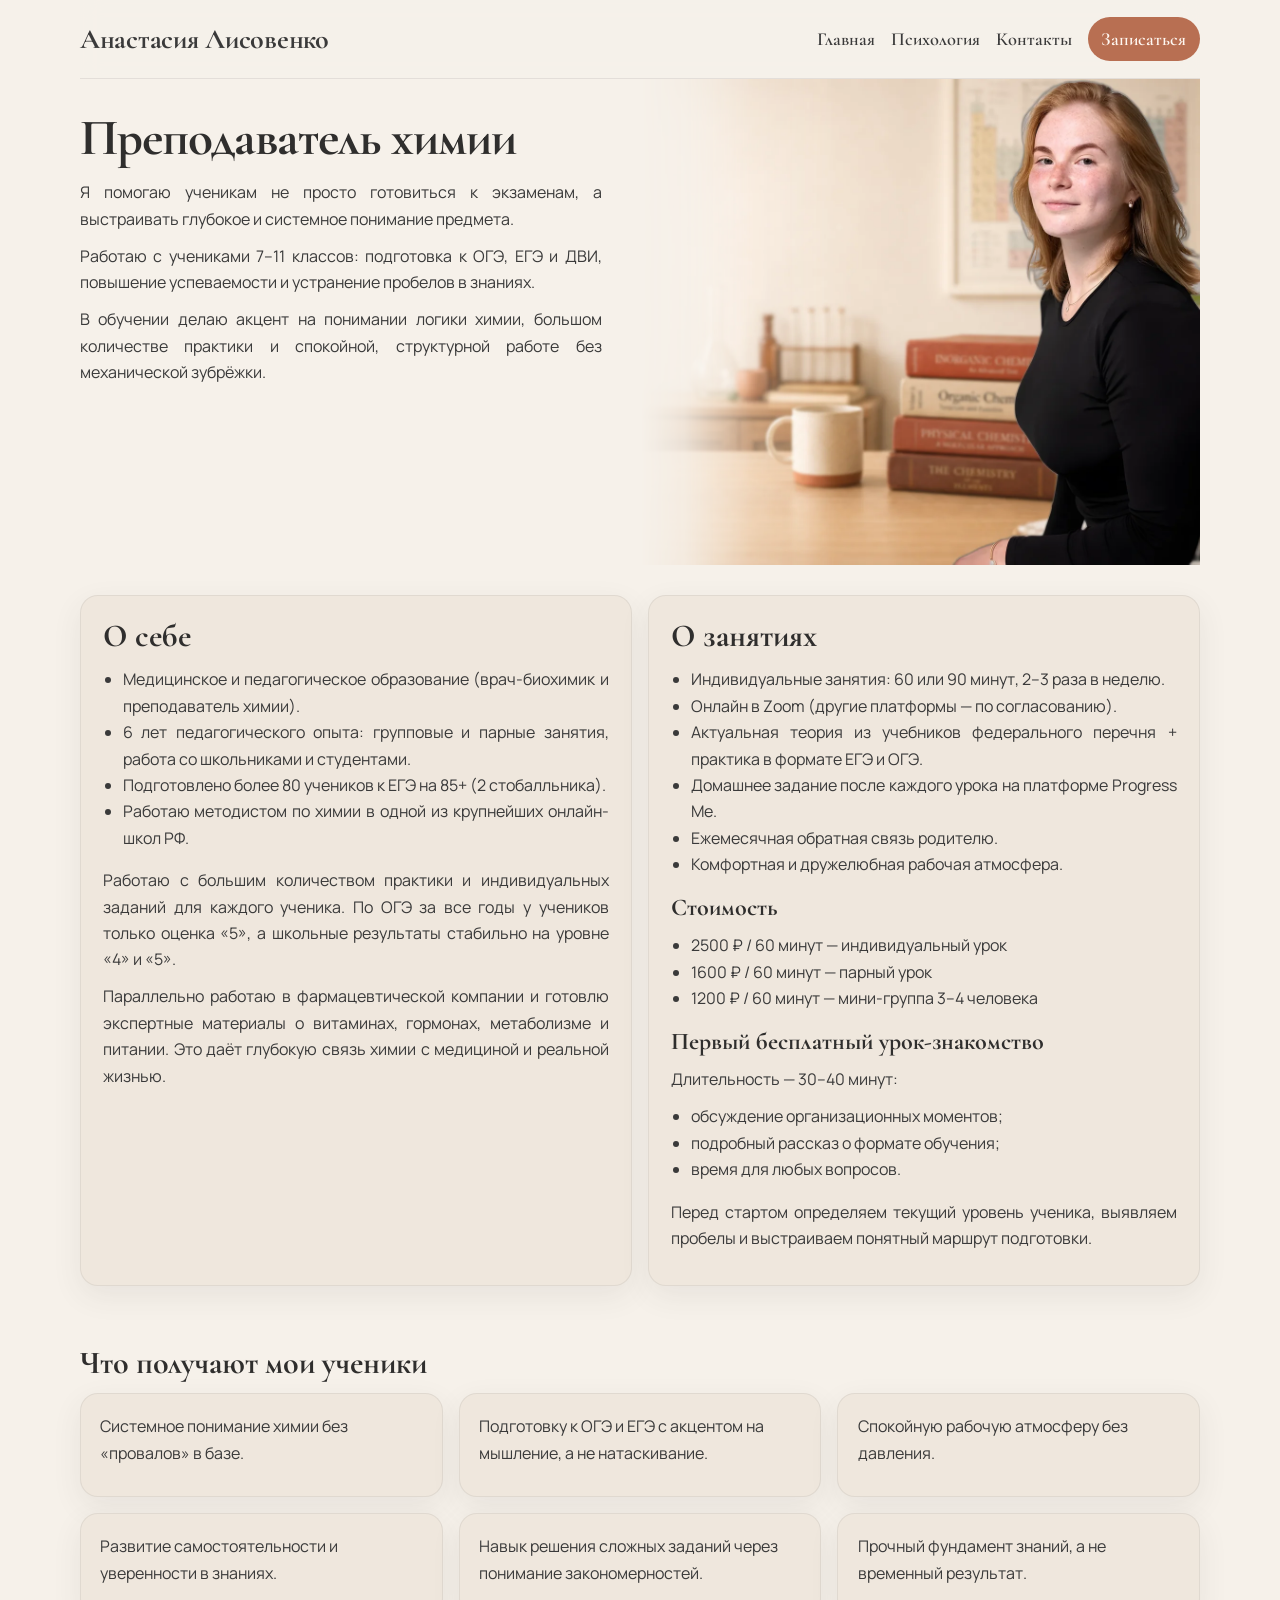
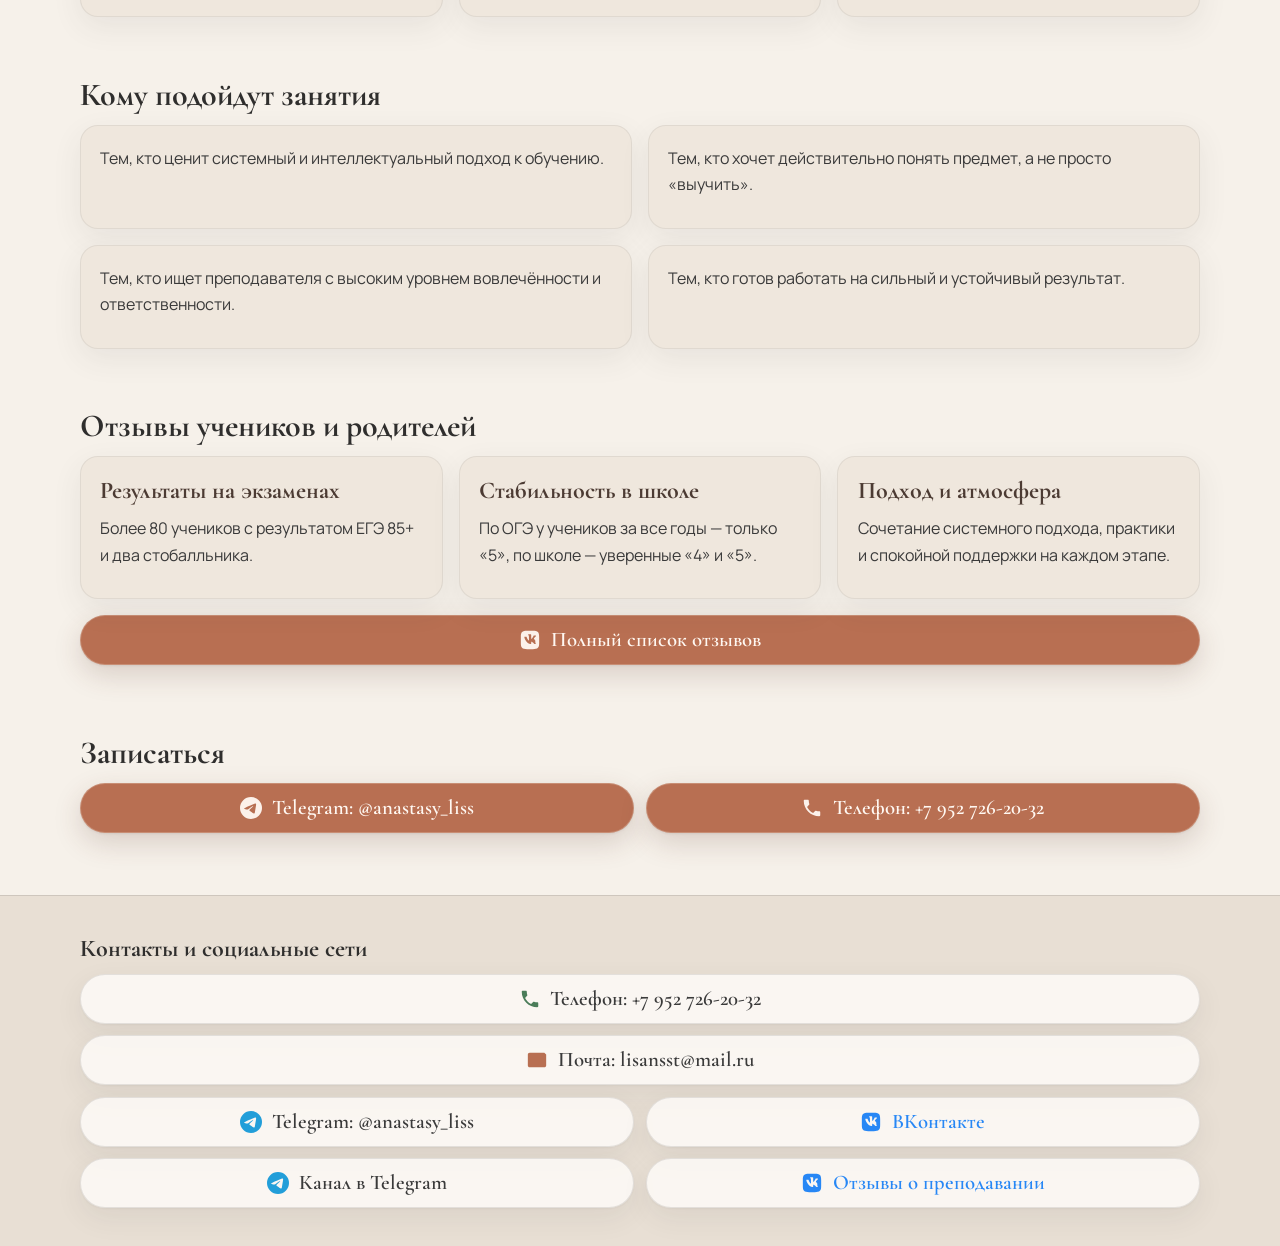
==== chemistry.html @ f42d4488 "Фикс темной темы - всегда только светлая" ====
<!doctype html>
<html lang="ru">

<head>
  <meta charset="UTF-8" />
  <meta name="viewport" content="width=device-width, initial-scale=1.0, viewport-fit=cover" />
  <title>Преподавание химии | Анастасия Лисовенко</title>
  <meta name="description" content="Индивидуальная подготовка к ОГЭ, ЕГЭ и ДВИ по химии для учеников 7–11 классов. Системное понимание предмета, устранение пробелов, уверенность на экзамене." />
  <meta name="color-scheme" content="light" />
  <meta name="theme-color" content="#F6F1EA" />
  <link rel="icon" type="image/x-icon" href="./favicon.ico" />
  <link rel="icon" type="image/png" sizes="512x512" href="./img/icon.png" />
  <link rel="apple-touch-icon" sizes="180x180" href="./apple-touch-icon.png" />
  <link rel="canonical" href="https://lisovenko.netlify.app/chemistry.html" />
  <meta property="og:type" content="website" />
  <meta property="og:url" content="https://lisovenko.netlify.app/chemistry.html" />
  <meta property="og:locale" content="ru_RU" />
  <meta property="og:title" content="Преподавание химии | Анастасия Лисовенко" />
  <meta property="og:description" content="Подготовка к ОГЭ, ЕГЭ, ДВИ и системное изучение химии с индивидуальным подходом." />
  <meta property="og:image" content="https://lisovenko.netlify.app/img/preview/chemistry.jpg" />
  <meta property="og:image:width" content="1200" />
  <meta property="og:image:height" content="630" />
  <meta property="og:image:alt" content="Преподавание химии — Анастасия Лисовенко" />
  <meta name="twitter:card" content="summary_large_image" />
  <meta name="twitter:title" content="Преподавание химии | Анастасия Лисовенко" />
  <meta name="twitter:description" content="Подготовка к ОГЭ, ЕГЭ, ДВИ и системное изучение химии с индивидуальным подходом." />
  <meta name="twitter:image" content="https://lisovenko.netlify.app/img/preview/chemistry.jpg" />
  <link rel="preload" as="font" type="font/woff2" href="./fonts/cormorant-garamond-cyrillic.woff2" crossorigin />
  <link rel="preload" as="font" type="font/woff2" href="./fonts/manrope-cyrillic.woff2" crossorigin />
  <link rel="stylesheet" href="./styles.css" />
</head>

<body>
  <a class="skip-link" href="#main-content">Перейти к основному содержанию</a>
  <header class="site-header container">
    <a class="brand" href="./index.html">Анастасия Лисовенко</a>
    <button class="nav-toggle" aria-label="Открыть меню" aria-expanded="false" aria-controls="header-nav">
      <span class="nav-toggle-bar"></span>
      <span class="nav-toggle-bar"></span>
      <span class="nav-toggle-bar"></span>
    </button>
    <nav class="header-nav" id="header-nav" aria-label="Основная навигация">
      <a href="./index.html">Главная</a>
      <a href="./psychology.html">Психология</a>
      <a href="#contacts">Контакты</a>
      <a class="header-cta" href="#signup">Записаться</a>
    </nav>
  </header>

  <main id="main-content">
    <div class="chem-hero-band">
      <div class="container">
        <section class="section section--narrow chem-hero">
          <picture class="hero-avatar-wrap">
            <source srcset="./img/chem-avatar.webp" type="image/webp" />
            <img class="hero-avatar" src="./img/chem-avatar.png" alt="Анастасия Лисовенко" width="120" height="120" />
          </picture>
          <h1>Преподаватель химии</h1>
          <p>
            Я помогаю ученикам не просто готовиться к экзаменам, а выстраивать глубокое и системное понимание предмета.
          </p>
          <p>
            Работаю с учениками 7–11 классов: подготовка к ОГЭ, ЕГЭ и ДВИ, повышение успеваемости и устранение пробелов в знаниях.
          </p>
          <p>
            В обучении делаю акцент на понимании логики химии, большом количестве практики и спокойной, структурной работе без механической зубрёжки.
          </p>
        </section>
      </div>
    </div>

    <div class="container">
      <section class="section">
        <div class="cards-grid cards-grid--two">
          <article class="card card--full">
            <h2>О себе</h2>
            <ul>
              <li>
                Медицинское и педагогическое образование (врач-биохимик и преподаватель
                химии).
              </li>
              <li>
                6 лет педагогического опыта: групповые и парные занятия, работа со
                школьниками и студентами.
              </li>
              <li>Подготовлено более 80 учеников к ЕГЭ на 85+ (2 стобалльника).</li>
              <li>
                Работаю методистом по химии в одной из крупнейших онлайн-школ РФ.
              </li>
            </ul>
            <p>
              Работаю с большим количеством практики и индивидуальных заданий для
              каждого ученика. По ОГЭ за все годы у учеников только оценка «5», а
              школьные результаты стабильно на уровне «4» и «5».
            </p>
            <p>
              Параллельно работаю в фармацевтической компании и готовлю экспертные
              материалы о витаминах, гормонах, метаболизме и питании. Это даёт
              глубокую связь химии с медициной и реальной жизнью.
            </p>
          </article>

          <article class="card card--full">
            <h2>О занятиях</h2>
            <ul>
              <li>Индивидуальные занятия: 60 или 90 минут, 2–3 раза в неделю.</li>
              <li>Онлайн в Zoom (другие платформы — по согласованию).</li>
              <li>
                Актуальная теория из учебников федерального перечня + практика в
                формате ЕГЭ и ОГЭ.
              </li>
              <li>
                Домашнее задание после каждого урока на платформе Progress Me.
              </li>
              <li>Ежемесячная обратная связь родителю.</li>
              <li>Комфортная и дружелюбная рабочая атмосфера.</li>
            </ul>

            <h3>Стоимость</h3>
            <ul>
              <li>2500 ₽ / 60 минут — индивидуальный урок</li>
              <li>1600 ₽ / 60 минут — парный урок</li>
              <li>1200 ₽ / 60 минут — мини-группа 3–4 человека</li>
            </ul>

            <h3>Первый бесплатный урок-знакомство</h3>
            <p>Длительность — 30–40 минут:</p>
            <ul>
              <li>обсуждение организационных моментов;</li>
              <li>подробный рассказ о формате обучения;</li>
              <li>время для любых вопросов.</li>
            </ul>
            <p>
              Перед стартом определяем текущий уровень ученика, выявляем пробелы и
              выстраиваем понятный маршрут подготовки.
            </p>
          </article>
        </div>
      </section>

      <section class="section">
        <h2>Что получают мои ученики</h2>
        <div class="cards-grid cards-grid--three">
          <article class="card">
            <p>Системное понимание химии без «провалов» в базе.</p>
          </article>
          <article class="card">
            <p>Подготовку к ОГЭ и ЕГЭ с акцентом на мышление, а не натаскивание.</p>
          </article>
          <article class="card">
            <p>Спокойную рабочую атмосферу без давления.</p>
          </article>
          <article class="card">
            <p>Развитие самостоятельности и уверенности в знаниях.</p>
          </article>
          <article class="card">
            <p>Навык решения сложных заданий через понимание закономерностей.</p>
          </article>
          <article class="card">
            <p>Прочный фундамент знаний, а не временный результат.</p>
          </article>
        </div>
      </section>

      <section class="section">
        <h2>Кому подойдут занятия</h2>
        <div class="cards-grid cards-grid--two">
          <article class="card">
            <p>Тем, кто ценит системный и интеллектуальный подход к обучению.</p>
          </article>
          <article class="card">
            <p>Тем, кто хочет действительно понять предмет, а не просто «выучить».</p>
          </article>
          <article class="card">
            <p>
              Тем, кто ищет преподавателя с высоким уровнем вовлечённости и
              ответственности.
            </p>
          </article>
          <article class="card">
            <p>Тем, кто готов работать на сильный и устойчивый результат.</p>
          </article>
        </div>
      </section>

      <section class="section">
        <h2>Отзывы учеников и родителей</h2>
        <div class="cards-grid cards-grid--three">
          <article class="card review-card">
            <h3>Результаты на экзаменах</h3>
            <p>Более 80 учеников с результатом ЕГЭ 85+ и два стобалльника.</p>
          </article>
          <article class="card review-card">
            <h3>Стабильность в школе</h3>
            <p>
              По ОГЭ у учеников за все годы — только «5», по школе — уверенные «4» и
              «5».
            </p>
          </article>
          <article class="card review-card">
            <h3>Подход и атмосфера</h3>
            <p>
              Сочетание системного подхода, практики и спокойной поддержки на каждом
              этапе.
            </p>
          </article>
        </div>
        <p class="section-note">
          <a class="signup-action-btn signup-action-btn--inline" href="https://vk.com/topic-217489056_48950929"
            target="_blank" rel="noopener noreferrer">
            <svg class="signup-action-icon" width="22" height="22" viewBox="0 0 24 24" aria-hidden="true">
              <path fill="currentColor"
                d="M15.07 2H8.93C3.33 2 2 3.33 2 8.93v6.14C2 20.67 3.33 22 8.93 22h6.14c5.6 0 6.93-1.33 6.93-6.93V8.93C22 3.33 20.67 2 15.07 2zm3.28 14.27h-1.46c-.55 0-.72-.44-1.71-1.45-.86-.8-1.24-.91-1.46-.91-.3 0-.39.08-.39.47v1.32c0 .33-.11.53-1 .53-1.48 0-3.11-.89-4.27-2.55-1.74-2.46-2.22-4.31-2.22-4.69 0-.21.08-.41.47-.41h1.46c.35 0 .48.16.62.54.66 1.87 1.77 3.52 2.22 3.52.17 0 .25-.08.25-.54V8.35c-.04-1.54-.93-1.67-.88-2.22.02-.19.15-.36.47-.36h2.31c.39 0 .53.21.53.73v3.6c0 .39.17.53.28.53.17 0 .32-.1.64-.4 1-1.12 1.71-2.85 1.71-2.85.1-.26.27-.37.71-.37h1.46c.49 0 .6.26.49.62-.12.36-.93 1.06-1.96 2.21-.25.26-.37.39-.37.58 0 .17.1.32.44.67.93.98 1.31 1.89 1.31 2.25 0 .12-.03.23-.47.23z" />
            </svg>
            <span>Полный список отзывов</span>
          </a>
        </p>
      </section>

      <section class="section" id="signup">
        <h2>Записаться</h2>
        <div class="signup-actions">
          <a class="signup-action-btn" href="https://t.me/anastasy_liss" target="_blank" rel="noopener noreferrer">
            <svg class="signup-action-icon" width="22" height="22" viewBox="0 0 24 24" aria-hidden="true">
              <path fill="currentColor"
                d="M11.944 0A12 12 0 0 0 0 12a12 12 0 0 0 12 12 12 12 0 0 0 12-12A12 12 0 0 0 12 0a12 12 0 0 0-.056 0zm4.962 7.224c.1-.002.321.023.465.14a.506.506 0 0 1 .171.325c.016.093.036.306.02.472-.18 1.898-.962 6.502-1.36 8.627-.168.9-.499 1.201-.82 1.23-.696.065-1.225-.461-1.9-.902-1.056-.693-1.653-1.124-2.678-1.8-1.185-.776-.417-1.21.258-1.91.177-.184 3.247-2.977 3.307-3.23.007-.032.014-.15-.056-.212s-.174-.041-.249-.024c-.106.024-1.793 1.14-5.061 3.345-.48.33-.913.49-1.302.48-.428-.008-1.252-.241-1.865-.44-.752-.245-1.349-.374-1.297-.789.027-.216.325-.437.893-.663 3.498-1.524 5.83-2.529 6.998-3.014 3.332-1.386 4.025-1.627 4.476-1.635z" />
            </svg>
            <span>Telegram: @anastasy_liss</span>
          </a>
          <a class="signup-action-btn" href="tel:+79527262032">
            <svg class="signup-action-icon" width="22" height="22" viewBox="0 0 24 24" aria-hidden="true">
              <path fill="currentColor"
                d="M6.62 10.79c1.44 2.83 3.76 5.14 6.59 6.59l2.2-2.2c.27-.27.67-.36 1.02-.24 1.12.37 2.33.57 3.57.57.55 0 1 .45 1 1V20c0 .55-.45 1-1 1-9.39 0-17-7.61-17-17 0-.55.45-1 1-1h3.5c.55 0 1 .45 1 1 0 1.25.2 2.45.57 3.57.11.35.03.74-.25 1.02l-2.2 2.21z" />
            </svg>
            <span>Телефон: +7 952 726-20-32</span>
          </a>
        </div>
      </section>
    </div>
  </main>

  <div id="contacts">
    <div id="site-footer-mount">
      <footer class="site-footer">
        <div class="container footer-inner">
          <h3>Контакты и социальные сети</h3>
          <div class="footer-contact-actions">
            <a class="footer-social-btn footer-social-btn--tel" href="tel:+79527262032">
              <svg class="footer-social-icon" width="22" height="22" viewBox="0 0 24 24" aria-hidden="true">
                <path fill="currentColor" d="M6.62 10.79c1.44 2.83 3.76 5.14 6.59 6.59l2.2-2.2c.27-.27.67-.36 1.02-.24 1.12.37 2.33.57 3.57.57.55 0 1 .45 1 1V20c0 .55-.45 1-1 1-9.39 0-17-7.61-17-17 0-.55.45-1 1-1h3.5c.55 0 1 .45 1 1 0 1.25.2 2.45.57 3.57.11.35.03.74-.25 1.02l-2.2 2.21z" />
              </svg>
              <span>Телефон: +7 952 726-20-32</span>
            </a>
            <a class="footer-social-btn footer-social-btn--mail" href="mailto:lisansst@mail.ru">
              <svg class="footer-social-icon" width="22" height="22" viewBox="0 0 24 24" aria-hidden="true">
                <path fill="currentColor" d="M20 4H4c-1.1 0-1.99.9-1.99 2L2 18c0 1.1.9 2 2 2h16c1.1 0 2-.9 2-2V6c0-1.1-.9-2-2zm-.2 4.99L12 13.5 4.47 8.99A.998.998 0 014 8V7c0-.55.45-1 1-1h14c.55 0 1 .45 1 1v1c0 .26-.11.51-.29.69z" />
              </svg>
              <span>Почта: lisansst@mail.ru</span>
            </a>
          </div>
          <div class="footer-social">
            <a class="footer-social-btn footer-social-btn--tg" href="https://t.me/anastasy_liss" target="_blank" rel="noopener noreferrer">
              <svg class="footer-social-icon" width="22" height="22" viewBox="0 0 24 24" aria-hidden="true">
                <path fill="currentColor" d="M11.944 0A12 12 0 0 0 0 12a12 12 0 0 0 12 12 12 12 0 0 0 12-12A12 12 0 0 0 12 0a12 12 0 0 0-.056 0zm4.962 7.224c.1-.002.321.023.465.14a.506.506 0 0 1 .171.325c.016.093.036.306.02.472-.18 1.898-.962 6.502-1.36 8.627-.168.9-.499 1.201-.82 1.23-.696.065-1.225-.461-1.9-.902-1.056-.693-1.653-1.124-2.678-1.8-1.185-.776-.417-1.21.258-1.91.177-.184 3.247-2.977 3.307-3.23.007-.032.014-.15-.056-.212s-.174-.041-.249-.024c-.106.024-1.793 1.14-5.061 3.345-.48.33-.913.49-1.302.48-.428-.008-1.252-.241-1.865-.44-.752-.245-1.349-.374-1.297-.789.027-.216.325-.437.893-.663 3.498-1.524 5.83-2.529 6.998-3.014 3.332-1.386 4.025-1.627 4.476-1.635z" />
              </svg>
              <span>Telegram: @anastasy_liss</span>
            </a>
            <a class="footer-social-btn footer-social-btn--vk" href="https://vk.com/anastasy_him" target="_blank" rel="noopener noreferrer">
              <svg class="footer-social-icon" width="22" height="22" viewBox="0 0 24 24" aria-hidden="true">
                <path fill="currentColor" d="M15.07 2H8.93C3.33 2 2 3.33 2 8.93v6.14C2 20.67 3.33 22 8.93 22h6.14c5.6 0 6.93-1.33 6.93-6.93V8.93C22 3.33 20.67 2 15.07 2zm3.28 14.27h-1.46c-.55 0-.72-.44-1.71-1.45-.86-.8-1.24-.91-1.46-.91-.3 0-.39.08-.39.47v1.32c0 .33-.11.53-1 .53-1.48 0-3.11-.89-4.27-2.55-1.74-2.46-2.22-4.31-2.22-4.69 0-.21.08-.41.47-.41h1.46c.35 0 .48.16.62.54.66 1.87 1.77 3.52 2.22 3.52.17 0 .25-.08.25-.54V8.35c-.04-1.54-.93-1.67-.88-2.22.02-.19.15-.36.47-.36h2.31c.39 0 .53.21.53.73v3.6c0 .39.17.53.28.53.17 0 .32-.1.64-.4 1-1.12 1.71-2.85 1.71-2.85.1-.26.27-.37.71-.37h1.46c.49 0 .6.26.49.62-.12.36-.93 1.06-1.96 2.21-.25.26-.37.39-.37.58 0 .17.1.32.44.67.93.98 1.31 1.89 1.31 2.25 0 .12-.03.23-.47.23z" />
              </svg>
              <span>ВКонтакте</span>
            </a>
            <a class="footer-social-btn footer-social-btn--tg" href="https://t.me/anastasy_lis" target="_blank" rel="noopener noreferrer">
              <svg class="footer-social-icon" width="22" height="22" viewBox="0 0 24 24" aria-hidden="true">
                <path fill="currentColor" d="M11.944 0A12 12 0 0 0 0 12a12 12 0 0 0 12 12 12 12 0 0 0 12-12A12 12 0 0 0 12 0a12 12 0 0 0-.056 0zm4.962 7.224c.1-.002.321.023.465.14a.506.506 0 0 1 .171.325c.016.093.036.306.02.472-.18 1.898-.962 6.502-1.36 8.627-.168.9-.499 1.201-.82 1.23-.696.065-1.225-.461-1.9-.902-1.056-.693-1.653-1.124-2.678-1.8-1.185-.776-.417-1.21.258-1.91.177-.184 3.247-2.977 3.307-3.23.007-.032.014-.15-.056-.212s-.174-.041-.249-.024c-.106.024-1.793 1.14-5.061 3.345-.48.33-.913.49-1.302.48-.428-.008-1.252-.241-1.865-.44-.752-.245-1.349-.374-1.297-.789.027-.216.325-.437.893-.663 3.498-1.524 5.83-2.529 6.998-3.014 3.332-1.386 4.025-1.627 4.476-1.635z" />
              </svg>
              <span>Канал в Telegram</span>
            </a>
            <a class="footer-social-btn footer-social-btn--reviews" href="https://vk.com/topic-217489056_48950929" target="_blank" rel="noopener noreferrer">
              <svg class="footer-social-icon" width="22" height="22" viewBox="0 0 24 24" aria-hidden="true">
                <path fill="currentColor" d="M15.07 2H8.93C3.33 2 2 3.33 2 8.93v6.14C2 20.67 3.33 22 8.93 22h6.14c5.6 0 6.93-1.33 6.93-6.93V8.93C22 3.33 20.67 2 15.07 2zm3.28 14.27h-1.46c-.55 0-.72-.44-1.71-1.45-.86-.8-1.24-.91-1.46-.91-.3 0-.39.08-.39.47v1.32c0 .33-.11.53-1 .53-1.48 0-3.11-.89-4.27-2.55-1.74-2.46-2.22-4.31-2.22-4.69 0-.21.08-.41.47-.41h1.46c.35 0 .48.16.62.54.66 1.87 1.77 3.52 2.22 3.52.17 0 .25-.08.25-.54V8.35c-.04-1.54-.93-1.67-.88-2.22.02-.19.15-.36.47-.36h2.31c.39 0 .53.21.53.73v3.6c0 .39.17.53.28.53.17 0 .32-.1.64-.4 1-1.12 1.71-2.85 1.71-2.85.1-.26.27-.37.71-.37h1.46c.49 0 .6.26.49.62-.12.36-.93 1.06-1.96 2.21-.25.26-.37.39-.37.58 0 .17.1.32.44.67.93.98 1.31 1.89 1.31 2.25 0 .12-.03.23-.47.23z" />
              </svg>
              <span>Отзывы о преподавании</span>
            </a>
          </div>
        </div>
      </footer>
    </div>
  </div>
  <script src="./script.js"></script>
</body>

</html>
---- styles.css ----
/* ─── Self-hosted fonts ─── */

/* Cormorant Garamond */
@font-face {
  font-family: 'Cormorant Garamond';
  font-style: normal;
  font-weight: 400 700;
  font-display: swap;
  src: url('./fonts/cormorant-garamond-cyrillic-ext.woff2') format('woff2');
  unicode-range: U+0460-052F, U+1C80-1C8A, U+20B4, U+2DE0-2DFF, U+A640-A69F, U+FE2E-FE2F;
}
@font-face {
  font-family: 'Cormorant Garamond';
  font-style: normal;
  font-weight: 400 700;
  font-display: swap;
  src: url('./fonts/cormorant-garamond-cyrillic.woff2') format('woff2');
  unicode-range: U+0301, U+0400-045F, U+0490-0491, U+04B0-04B1, U+2116;
}
@font-face {
  font-family: 'Cormorant Garamond';
  font-style: normal;
  font-weight: 400 700;
  font-display: swap;
  src: url('./fonts/cormorant-garamond-vietnamese.woff2') format('woff2');
  unicode-range: U+0102-0103, U+0110-0111, U+0128-0129, U+0168-0169, U+01A0-01A1, U+01AF-01B0, U+0300-0301, U+0303-0304, U+0308-0309, U+0323, U+0329, U+1EA0-1EF9, U+20AB;
}
@font-face {
  font-family: 'Cormorant Garamond';
  font-style: normal;
  font-weight: 400 700;
  font-display: swap;
  src: url('./fonts/cormorant-garamond-latin-ext.woff2') format('woff2');
  unicode-range: U+0100-02BA, U+02BD-02C5, U+02C7-02CC, U+02CE-02D7, U+02DD-02FF, U+0304, U+0308, U+0329, U+1D00-1DBF, U+1E00-1E9F, U+1EF2-1EFF, U+2020, U+20A0-20AB, U+20AD-20C0, U+2113, U+2C60-2C7F, U+A720-A7FF;
}
@font-face {
  font-family: 'Cormorant Garamond';
  font-style: normal;
  font-weight: 400 700;
  font-display: swap;
  src: url('./fonts/cormorant-garamond-latin.woff2') format('woff2');
  unicode-range: U+0000-00FF, U+0131, U+0152-0153, U+02BB-02BC, U+02C6, U+02DA, U+02DC, U+0304, U+0308, U+0329, U+2000-206F, U+20AC, U+2122, U+2191, U+2193, U+2212, U+2215, U+FEFF, U+FFFD;
}

/* Manrope */
@font-face {
  font-family: 'Manrope';
  font-style: normal;
  font-weight: 400 700;
  font-display: swap;
  src: url('./fonts/manrope-cyrillic-ext.woff2') format('woff2');
  unicode-range: U+0460-052F, U+1C80-1C8A, U+20B4, U+2DE0-2DFF, U+A640-A69F, U+FE2E-FE2F;
}
@font-face {
  font-family: 'Manrope';
  font-style: normal;
  font-weight: 400 700;
  font-display: swap;
  src: url('./fonts/manrope-cyrillic.woff2') format('woff2');
  unicode-range: U+0301, U+0400-045F, U+0490-0491, U+04B0-04B1, U+2116;
}
@font-face {
  font-family: 'Manrope';
  font-style: normal;
  font-weight: 400 700;
  font-display: swap;
  src: url('./fonts/manrope-greek.woff2') format('woff2');
  unicode-range: U+0370-0377, U+037A-037F, U+0384-038A, U+038C, U+038E-03A1, U+03A3-03FF;
}
@font-face {
  font-family: 'Manrope';
  font-style: normal;
  font-weight: 400 700;
  font-display: swap;
  src: url('./fonts/manrope-vietnamese.woff2') format('woff2');
  unicode-range: U+0102-0103, U+0110-0111, U+0128-0129, U+0168-0169, U+01A0-01A1, U+01AF-01B0, U+0300-0301, U+0303-0304, U+0308-0309, U+0323, U+0329, U+1EA0-1EF9, U+20AB;
}
@font-face {
  font-family: 'Manrope';
  font-style: normal;
  font-weight: 400 700;
  font-display: swap;
  src: url('./fonts/manrope-latin-ext.woff2') format('woff2');
  unicode-range: U+0100-02BA, U+02BD-02C5, U+02C7-02CC, U+02CE-02D7, U+02DD-02FF, U+0304, U+0308, U+0329, U+1D00-1DBF, U+1E00-1E9F, U+1EF2-1EFF, U+2020, U+20A0-20AB, U+20AD-20C0, U+2113, U+2C60-2C7F, U+A720-A7FF;
}
@font-face {
  font-family: 'Manrope';
  font-style: normal;
  font-weight: 400 700;
  font-display: swap;
  src: url('./fonts/manrope-latin.woff2') format('woff2');
  unicode-range: U+0000-00FF, U+0131, U+0152-0153, U+02BB-02BC, U+02C6, U+02DA, U+02DC, U+0304, U+0308, U+0329, U+2000-206F, U+20AC, U+2122, U+2191, U+2193, U+2212, U+2215, U+FEFF, U+FFFD;
}

:root {
  color-scheme: light;
  --bg-main: #f6f1ea;
  --bg-card: #efe7dd;
  --text-main: #3a3a3a;
  --text-secondary: #6e6a66;
  --accent-terracotta: #b86f52;
  --radius: 18px;
  --shadow: 0 10px 30px rgba(58, 58, 58, 0.08);
}

*,
*::before,
*::after {
  box-sizing: border-box;
}

html {
  scroll-behavior: smooth;
  -webkit-text-size-adjust: 100%;
  text-size-adjust: 100%;
  tab-size: 4;
}

::selection {
  background-color: #e8cfc0;
  color: #3a3a3a;
}

body {
  margin: 0;
  background: var(--bg-main);
  color: var(--text-main);
  font-family: "Manrope", Arial, sans-serif;
  font-size: clamp(16px, 1.1vw, 18px);
  line-height: 1.65;
}

.visually-hidden {
  position: absolute;
  width: 1px;
  height: 1px;
  padding: 0;
  margin: -1px;
  overflow: hidden;
  clip: rect(0, 0, 0, 0);
  white-space: nowrap;
  border-width: 0;
}

.skip-link {
  position: absolute;
  left: 1rem;
  top: -100px;
  z-index: 100;
  padding: 0.55rem 0.9rem;
  border-radius: 12px;
  color: #fff8f2;
  background: var(--accent-terracotta);
  transition: top 0.2s ease;
}

.skip-link:focus {
  top: 0.8rem;
}

/* ─── Minimal normalize ─── */

b,
strong {
  font-weight: bolder;
}

small {
  font-size: 80%;
}

sub,
sup {
  font-size: 75%;
  line-height: 0;
  position: relative;
  vertical-align: baseline;
}

sub {
  bottom: -0.25em;
}

sup {
  top: -0.5em;
}

abbr[title] {
  text-decoration: underline dotted;
  cursor: help;
}

code,
kbd,
samp,
pre {
  font-family: ui-monospace, SFMono-Regular, Consolas, "Courier New", monospace;
  font-size: 1em;
}

hr {
  height: 0;
  color: inherit;
  border-top-width: 1px;
  margin: 0;
}

table {
  border-collapse: collapse;
  border-spacing: 0;
}

button,
input,
optgroup,
select,
textarea {
  font-family: inherit;
  font-size: 100%;
  line-height: inherit;
  color: inherit;
  margin: 0;
}

button,
select {
  text-transform: none;
}

button,
[type="button"],
[type="reset"],
[type="submit"] {
  -webkit-appearance: button;
  appearance: button;
  cursor: pointer;
  background-color: transparent;
  background-image: none;
}

::-moz-focus-inner {
  padding: 0;
  border-style: none;
}

textarea {
  resize: vertical;
}

[type="search"] {
  appearance: textfield;
  -webkit-appearance: textfield;
  outline-offset: -2px;
}

::-webkit-search-decoration {
  -webkit-appearance: none;
}

fieldset {
  margin: 0;
  padding: 0;
  border: 0;
}

legend {
  padding: 0;
}

progress {
  vertical-align: baseline;
}

[hidden] {
  display: none;
}

/* ─── End normalize ─── */

img {
  max-width: 100%;
  display: block;
}

a {
  color: var(--accent-terracotta);
  text-decoration: none;
}

a:hover {
  text-decoration: underline;
}

h1,
h2,
h3 {
  margin-top: 0;
  margin-bottom: 0.7rem;
  font-family: "Cormorant Garamond", Georgia, serif;
  line-height: 1.15;
  color: #2f2e2d;
}

h1 {
  font-size: clamp(2.2rem, 4vw, 3.2rem);
  letter-spacing: -0.02em;
}

h2 {
  font-size: clamp(1.6rem, 2.5vw, 2.2rem);
}

h3 {
  font-size: clamp(1.2rem, 2vw, 1.5rem);
}

p {
  margin-top: 0;
  margin-bottom: 0.67rem;
}

ul,
ol {
  margin-top: 0;
  margin-bottom: 1rem;
  padding-left: 1.2rem;
}

.container {
  width: min(1120px, calc(100% - 2.5rem));
  margin-inline: auto;
}

.site-header {
  position: sticky;
  top: 0;
  z-index: 20;
  display: flex;
  align-items: center;
  justify-content: space-between;
  gap: 1rem;
  padding: 1rem 0;
  padding-left: env(safe-area-inset-left, 0);
  padding-right: env(safe-area-inset-right, 0);
  backdrop-filter: blur(10px);
  background: rgba(246, 241, 234, 0.9);
  border-bottom: 1px solid rgba(58, 58, 58, 0.1);
}

.brand {
  font-family: "Cormorant Garamond", Georgia, serif;
  font-size: clamp(1.4rem, 2.2vw, 1.75rem);
  font-weight: 700;
  letter-spacing: -0.01em;
  color: var(--text-main);
}

.header-nav {
  display: flex;
  flex-wrap: wrap;
  gap: 1rem;
  align-items: center;
}

.header-nav a {
  display: inline-flex;
  align-items: center;
  color: var(--text-main);
  font-family: "Cormorant Garamond", Georgia, serif;
  font-size: clamp(1rem, 1.5vw, 1.15rem);
  font-weight: 600;
  min-height: 44px;
}

.brand:focus-visible,
.header-nav a:focus-visible {
  outline: 2px solid var(--accent-terracotta);
  outline-offset: 3px;
  border-radius: 4px;
  text-decoration: none;
}

.header-nav .header-cta {
  color: #fff8f2;
  background: var(--accent-terracotta);
  border-radius: 999px;
  padding: 0.4rem 0.85rem;
}

.header-nav .header-cta:hover {
  background: #a86349;
  text-decoration: none;
}

/* Аватар в hero — скрыт на десктопе, показывается на мобильных */
.hero-avatar-wrap {
  display: none;
}

/* Hamburger button — скрыт на десктопе */
.nav-toggle {
  display: none;
  flex-direction: column;
  justify-content: center;
  gap: 5px;
  width: 44px;
  height: 44px;
  background: none;
  border: none;
  cursor: pointer;
  padding: 11px;
  border-radius: 8px;
  flex-shrink: 0;
  color: var(--text-main);
}

.nav-toggle:focus-visible {
  outline: 2px solid var(--accent-terracotta);
  outline-offset: 2px;
}

.nav-toggle-bar {
  display: block;
  width: 22px;
  height: 2px;
  background: currentColor;
  border-radius: 2px;
  transition: transform 0.22s ease, opacity 0.22s ease;
  transform-origin: center;
}

.nav-toggle[aria-expanded="true"] .nav-toggle-bar:nth-child(1) {
  transform: translateY(7px) rotate(45deg);
}
.nav-toggle[aria-expanded="true"] .nav-toggle-bar:nth-child(2) {
  opacity: 0;
  transform: scaleX(0);
}
.nav-toggle[aria-expanded="true"] .nav-toggle-bar:nth-child(3) {
  transform: translateY(-7px) rotate(-45deg);
}


.section {
  padding: 1.87rem 0;
}

.section--narrow {
  max-width: 850px;
}

/* index.html: шапка — фото слева, текст справа (зеркально к химии/психологии) */
.main-hero-band > .container {
  position: relative;
  overflow: hidden;
  min-height: clamp(380px, 54vh, 620px);
  background-color: #f6f1ea;
}

.main-hero-band > .container::after {
  content: "";
  position: absolute;
  top: 0;
  left: 0;
  bottom: 0;
  right: 50%;
  background-repeat: no-repeat;
  background-position: left center;
  background-size: cover;
  /* градиент зеркальный: прозрачный у центра (справа), непрозрачный у левого края */
  mask-image: linear-gradient(
    to left,
    transparent 0%,
    rgba(0, 0, 0, 0.2) 4%,
    rgba(0, 0, 0, 0.85) 8%,
    #000 13%
  );
  -webkit-mask-image: linear-gradient(
    to left,
    transparent 0%,
    rgba(0, 0, 0, 0.2) 4%,
    rgba(0, 0, 0, 0.85) 8%,
    #000 13%
  );
  pointer-events: none;
  z-index: 0;
}

.main-hero {
  position: relative;
  z-index: 1;
  margin-left: 50%;
  max-width: 50%;
  padding: 2rem 1rem 2rem clamp(1.5rem, 3vw, 2.5rem);
}

.main-hero p {
  text-align: justify;
  hyphens: auto;
}

/* chemistry.html + psychology.html: шапка в колонке .container */
.chem-hero-band > .container,
.psy-hero-band > .container {
  position: relative;
  overflow: hidden;
  min-height: clamp(380px, 54vh, 620px);
  background-color: #f6f1ea;
}

.chem-hero-band > .container::after,
.psy-hero-band > .container::after {
  content: "";
  position: absolute;
  top: 0;
  right: 0;
  bottom: 0;
  left: 50%;
  background-repeat: no-repeat;
  /* девушка в правой части кадра — якорим правый край */
  background-position: right center;
  background-size: cover;
  mask-image: linear-gradient(
    to right,
    transparent 0%,
    rgba(0, 0, 0, 0.15) 8%,
    rgba(0, 0, 0, 0.75) 20%,
    #000 35%
  );
  -webkit-mask-image: linear-gradient(
    to right,
    transparent 0%,
    rgba(0, 0, 0, 0.15) 8%,
    rgba(0, 0, 0, 0.75) 20%,
    #000 35%
  );
  pointer-events: none;
  z-index: 0;
}


.chem-hero,
.psy-hero {
  position: relative;
  z-index: 1;
}

/* текст — левая половина колонки (фото — правая половина той же колонки) */
.chem-hero.section--narrow,
.psy-hero.section--narrow {
  max-width: min(850px, 50%);
  padding-right: clamp(1.5rem, 3vw, 2.5rem);
}

.chem-hero p,
.psy-hero p {
  text-align: justify;
  hyphens: auto;
}

.section-head {
  margin-bottom: 1rem;
}

.cards-grid {
  display: grid;
  gap: 1rem;
}

.cards-grid--two {
  grid-template-columns: repeat(2, minmax(0, 1fr));
}

.cards-grid--three {
  grid-template-columns: repeat(3, minmax(0, 1fr));
}

/* «С какими состояниями можно обратиться»: одинаковая высота (константа) + по центру */
.cards-grid.cards-grid--states {
  --states-card-height: 10rem;
  align-items: stretch;
}

.cards-grid--states .card {
  box-sizing: border-box;
  height: var(--states-card-height);
  min-height: var(--states-card-height);
  max-height: var(--states-card-height);
  display: flex;
  flex-direction: column;
  align-items: center;
  justify-content: center;
  text-align: center;
  overflow-wrap: break-word;
  overflow-y: auto;
}

.cards-grid--states .card p {
  margin: 0;
  text-align: center;
}

.cards-grid--directions {
  grid-template-columns: repeat(2, minmax(0, 1fr));
}

.card {
  background: var(--bg-card);
  border-radius: var(--radius);
  padding: 1.2rem;
  border: 1px solid rgba(58, 58, 58, 0.08);
  box-shadow: var(--shadow);
}

.card--full {
  padding: 1.4rem;
}

.card .card-subheading {
  margin-top: 1.15rem;
}

.request-block h3 {
  margin-bottom: 0.75rem;
}

.request-block ul:last-child {
  margin-bottom: 0;
}

/* Горизонтальный слайдер «Как проходит наша работа» */
.process-slider-block {
  margin-top: 0.25rem;
}

.process-slider-shell {
  position: relative;
}

.process-slider-nav {
  position: absolute;
  top: 50%;
  z-index: 2;
  transform: translateY(-50%);
  width: 2.5rem;
  min-width: 44px;
  min-height: 44px;
  padding: 0;
  border: 1px solid rgba(58, 58, 58, 0.12);
  border-radius: var(--radius);
  background: rgba(255, 255, 255, 0.92);
  font-size: 1.45rem;
  line-height: 1;
  color: inherit;
  cursor: pointer;
  box-shadow: var(--shadow);
  transition: opacity 0.2s ease, background 0.2s ease;
}

.process-slider-nav--prev {
  left: 0.2rem;
}

.process-slider-nav--next {
  right: 0.2rem;
}

.process-slider-nav:hover:not(:disabled) {
  background: #fff;
}

.process-slider-nav:focus-visible {
  outline: 2px solid var(--accent-terracotta);
  outline-offset: 2px;
}

.process-slider-nav:disabled {
  opacity: 0.3;
  cursor: not-allowed;
}

.process-slider {
  display: flex;
  gap: 1rem;
  overflow-x: auto;
  overflow-y: hidden;
  scroll-snap-type: x mandatory;
  scroll-behavior: smooth;
  padding: 0.25rem 2.85rem 0.65rem;
  -webkit-overflow-scrolling: touch;
  scrollbar-width: thin;
  outline: none;
}

.process-slider.process-slider--mouse-drag {
  cursor: grab;
}

.process-slider.is-dragging {
  cursor: grabbing;
  scroll-snap-type: none;
  user-select: none;
}

.process-slider:focus-visible {
  outline: 2px solid rgba(76, 59, 51, 0.45);
  outline-offset: 2px;
}

.process-slide {
  flex: 0 0 min(28rem, calc(100% - 2.5rem));
  scroll-snap-align: start;
}

.process-slide h3 {
  text-align: center;
}

.process-slider-hint {
  margin-top: 0.45rem;
  margin-bottom: 0;
  font-size: 0.88rem;
}


.muted {
  color: var(--text-secondary);
  margin-bottom: 0.45rem;
}

.section-note {
  margin-top: 1rem;
  color: var(--text-secondary);
}

.signup-action-btn--inline {
  width: auto;
  flex: 0 0 auto;
}

/* Многострочные текстовые блоки — по ширине */
.section--narrow p,
.card--full p,
.card--full li,
.section-note {
  text-align: justify;
  text-justify: inter-word;
}

.js .reveal-item {
  opacity: 0;
  transform: translateY(20px);
  transition:
    opacity 0.7s ease,
    transform 0.7s ease;
  transition-delay: var(--reveal-delay, 0ms);
}

.js .reveal-item.is-visible {
  opacity: 1;
  transform: translateY(0);
}

.review-card h3 {
  color: #4c3b33;
}

.button {
  display: inline-flex;
  align-items: center;
  justify-content: center;
  min-height: 44px;
  padding: 0.6rem 1rem;
  border-radius: 999px;
  border: 1px solid transparent;
  font-family: "Cormorant Garamond", Georgia, serif;
  font-size: clamp(1.1rem, 1.8vw, 1.3rem);
  font-weight: 600;
  transition: all 0.2s ease;
}

.button:hover {
  text-decoration: none;
  transform: translateY(-1px);
}


.button-accent {
  background: var(--accent-terracotta);
  color: #fff8f2;
}

.button-accent:hover {
  background: #a86349;
}

.button-accent:focus-visible {
  outline: 3px solid var(--accent-terracotta);
  outline-offset: 3px;
}

.site-footer {
  margin-top: 2rem;
  padding: 2.4rem 0 calc(2.4rem + env(safe-area-inset-bottom, 0px));
  background: #e8dfd4;
  border-top: 1px solid rgba(58, 58, 58, 0.15);
}

.footer-inner {
  display: flex;
  flex-direction: column;
  align-items: stretch;
  max-width: 100%;
}

.footer-inner .footer-contact-actions {
  margin-top: 0.35rem;
}

.footer-inner .footer-social {
  margin-top: 0.75rem;
}

.site-footer h3 {
  margin-bottom: 0.4rem;
}

.site-footer p {
  margin-bottom: 0.45rem;
}

.footer-contact-actions {
  display: grid;
  grid-template-columns: 1fr;
  gap: 0.7rem;
  max-width: 100%;
}

.footer-social-btn--tel .footer-social-icon {
  color: #4a7c59;
}

.footer-social-btn--mail .footer-social-icon {
  color: var(--accent-terracotta);
}

.footer-social {
  display: grid;
  grid-template-columns: repeat(2, minmax(0, 1fr));
  gap: 0.7rem;
  margin-top: 0;
  max-width: 100%;
}

.footer-social-btn {
  display: inline-flex;
  align-items: center;
  justify-content: center;
  gap: 0.62rem;
  width: 100%;
  min-width: 0;
  min-height: 44px;
  padding: 0.62rem 1.2rem;
  border-radius: 999px;
  border: 1px solid rgba(58, 58, 58, 0.12);
  background: rgba(255, 253, 250, 0.78);
  color: var(--text-main);
  font-family: "Cormorant Garamond", Georgia, serif;
  font-weight: 600;
  font-size: clamp(1.1rem, 1.8vw, 1.3rem);
  line-height: 1.35;
  text-decoration: none;
  text-align: center;
  box-shadow:
    0 1px 2px rgba(58, 58, 58, 0.04),
    0 10px 28px rgba(58, 58, 58, 0.08);
  transition:
    transform 0.18s ease,
    box-shadow 0.18s ease,
    border-color 0.18s ease,
    background 0.18s ease;
}

.footer-social-btn span {
  text-align: center;
}

.footer-social-btn:hover {
  transform: translateY(-2px);
  border-color: rgba(58, 58, 58, 0.2);
  box-shadow:
    0 2px 4px rgba(58, 58, 58, 0.06),
    0 14px 34px rgba(58, 58, 58, 0.12);
  text-decoration: none;
}

.footer-social-btn:active {
  transform: translateY(0);
}

.footer-social-btn:focus-visible {
  outline: 2px solid var(--accent-terracotta);
  outline-offset: 3px;
}

/* Пролистка к #signup из шапки (position: sticky) не прячет заголовок раздела */
#signup {
  scroll-margin-top: 5.5rem;
}

/* Якорь «Контакты» ведёт на блок с футером; обёртка в DOM сразу, контент подгружается */
#contacts {
  scroll-margin-top: 5.5rem;
}

/* Блок «Записаться» на страницах направлений: те же пилюли, что у кнопок в футере, цвет как у .header-cta */
.signup-actions {
  display: grid;
  grid-template-columns: repeat(2, minmax(0, 1fr));
  gap: 0.7rem;
  max-width: 100%;
  margin-top: 0.35rem;
}

.signup-action-btn {
  display: inline-flex;
  align-items: center;
  justify-content: center;
  gap: 0.62rem;
  width: 100%;
  min-width: 0;
  min-height: 44px;
  padding: 0.62rem 1.2rem;
  border-radius: 999px;
  border: 1px solid rgba(255, 248, 242, 0.22);
  background: var(--accent-terracotta);
  color: #fff8f2;
  font-family: "Cormorant Garamond", Georgia, serif;
  font-weight: 600;
  font-size: clamp(1.1rem, 1.8vw, 1.3rem);
  line-height: 1.35;
  text-decoration: none;
  text-align: center;
  box-shadow:
    0 1px 2px rgba(58, 58, 58, 0.08),
    0 10px 28px rgba(88, 52, 38, 0.18);
  transition:
    transform 0.18s ease,
    box-shadow 0.18s ease,
    border-color 0.18s ease,
    background 0.18s ease;
}

.signup-action-btn span {
  text-align: center;
}

.signup-action-btn:hover {
  background: #a86349;
  transform: translateY(-2px);
  border-color: rgba(255, 248, 242, 0.35);
  box-shadow:
    0 2px 4px rgba(58, 58, 58, 0.1),
    0 14px 34px rgba(88, 52, 38, 0.22);
  text-decoration: none;
}

.signup-action-btn:active {
  transform: translateY(0);
}

.signup-action-btn:focus-visible {
  outline: 2px solid #fff8f2;
  outline-offset: 3px;
}

.signup-action-icon {
  flex-shrink: 0;
  width: 22px;
  height: 22px;
  color: rgba(255, 248, 242, 0.95);
}

.footer-social-btn--tg .footer-social-icon {
  color: #229ed9;
}

.footer-social-btn--vk,
.footer-social-btn--reviews {
  color: #2787f5;
}

.footer-social-icon {
  flex-shrink: 0;
  width: 22px;
  height: 22px;
}

@media (max-width: 980px) {
  .cards-grid--two:not(.cards-grid--requests),
  .cards-grid--three,
  .cards-grid--directions {
    grid-template-columns: 1fr;
  }

  .cards-grid--states {
    --states-card-height: auto;
  }

  .cards-grid--states .card {
    height: auto;
    min-height: 6.5rem;
    max-height: none;
    overflow-y: visible;
  }
}

/* Фоновые изображения hero-секций — только на десктопе.
   На мобильном браузер не скачивает эти файлы вообще. */
@media (min-width: 769px) {
  .main-hero-band > .container::after {
    background-image: url("./img/final/main/combined-left.png");
    background-image: image-set(
      url("./img/final/main/combined-left.webp") type("image/webp"),
      url("./img/final/main/combined-left.png") type("image/png")
    );
  }

  .chem-hero-band > .container::after {
    background-image: url("./img/final/final-chemistry1.png");
    background-image: image-set(
      url("./img/final/final-chemistry1.webp") type("image/webp"),
      url("./img/final/final-chemistry1.png") type("image/png")
    );
  }

  .psy-hero-band > .container::after {
    background-image: url("./img/final/psyxo/combined.png");
    background-image: image-set(
      url("./img/final/psyxo/combined.webp") type("image/webp"),
      url("./img/final/psyxo/combined.png") type("image/png")
    );
  }
}

@media (max-width: 768px) {
  .main-hero-band > .container {
    height: auto;
  }

  .main-hero-band > .container::after {
    display: none;
  }

  .hero-avatar-wrap {
    display: block;
    margin-bottom: 1.25rem;
  }

  .hero-avatar {
    display: block;
    width: 110px;
    height: 110px;
    border-radius: 50%;
    object-fit: cover;
    border: 3px solid rgba(184, 111, 82, 0.3);
    box-shadow: 0 4px 20px rgba(58, 58, 58, 0.15);
  }

  .main-hero {
    margin-left: 0;
    max-width: 100%;
    padding: 1.5rem 0 2rem;
  }

  .main-hero p,
  .chem-hero p,
  .psy-hero p {
    text-align: left;
    hyphens: none;
  }

  .chem-hero-band > .container,
  .psy-hero-band > .container {
    height: auto;
  }

  .chem-hero-band > .container::after,
  .psy-hero-band > .container::after {
    display: none;
  }

  .chem-hero.section--narrow,
  .psy-hero.section--narrow {
    max-width: 100%;
    padding: 1.5rem 0 2rem;
  }
}

@media (max-width: 640px) {
  .container {
    width: min(1120px, calc(100% - 1.4rem));
  }

  .site-header {
    flex-wrap: nowrap;
    padding-block: 0.75rem;
  }

  .nav-toggle {
    display: flex;
  }

  .header-nav {
    display: none;
    position: absolute;
    top: 100%;
    left: -0.7rem;
    right: -0.7rem;
    flex-direction: column;
    align-items: stretch;
    gap: 0;
    padding: 0.25rem 1.4rem 1rem;
    background: rgba(246, 241, 234, 0.98);
    backdrop-filter: blur(12px);
    border-bottom: 1px solid rgba(58, 58, 58, 0.12);
    box-shadow: 0 8px 24px rgba(58, 58, 58, 0.1);
    z-index: 19;
  }

  .header-nav.is-open {
    display: flex;
  }

  .header-nav a {
    width: 100%;
    padding: 0.7rem 0;
    min-height: 48px;
    justify-content: flex-start;
    border-bottom: 1px solid rgba(58, 58, 58, 0.07);
    flex-shrink: 0;
  }

  .header-nav a:last-child {
    border-bottom: none;
  }

  .header-nav .header-cta {
    margin-top: 0.5rem;
    justify-content: center;
    border-bottom: none;
    border-radius: 999px;
  }

  .section--narrow p,
  .card--full p,
  .card--full li,
  .section-note {
    text-align: left;
  }

  /* Запросы: на узких экранах 2 колонки слишком тесны для длинных списков */
  .cards-grid--requests {
    grid-template-columns: 1fr;
  }

  .process-slider {
    padding-inline: 2.35rem;
  }

  .process-slide {
    flex-basis: min(24rem, calc(100% - 1rem));
  }
}

@media (max-width: 480px) {
  .signup-actions,
  .footer-social {
    grid-template-columns: 1fr;
  }

}

@media (prefers-reduced-motion: reduce) {
  .nav-toggle-bar {
    transition: none;
  }

  html {
    scroll-behavior: auto;
  }

  .process-slider {
    scroll-behavior: auto;
  }

  .js .reveal-item {
    opacity: 1;
    transform: none;
    transition: none;
  }

  .button {
    transition: none;
  }

  .footer-social-btn {
    transition: none;
  }

  .signup-action-btn {
    transition: none;
  }

  .footer-social-btn:hover {
    transform: none;
  }

  .signup-action-btn:hover {
    transform: none;
  }
}
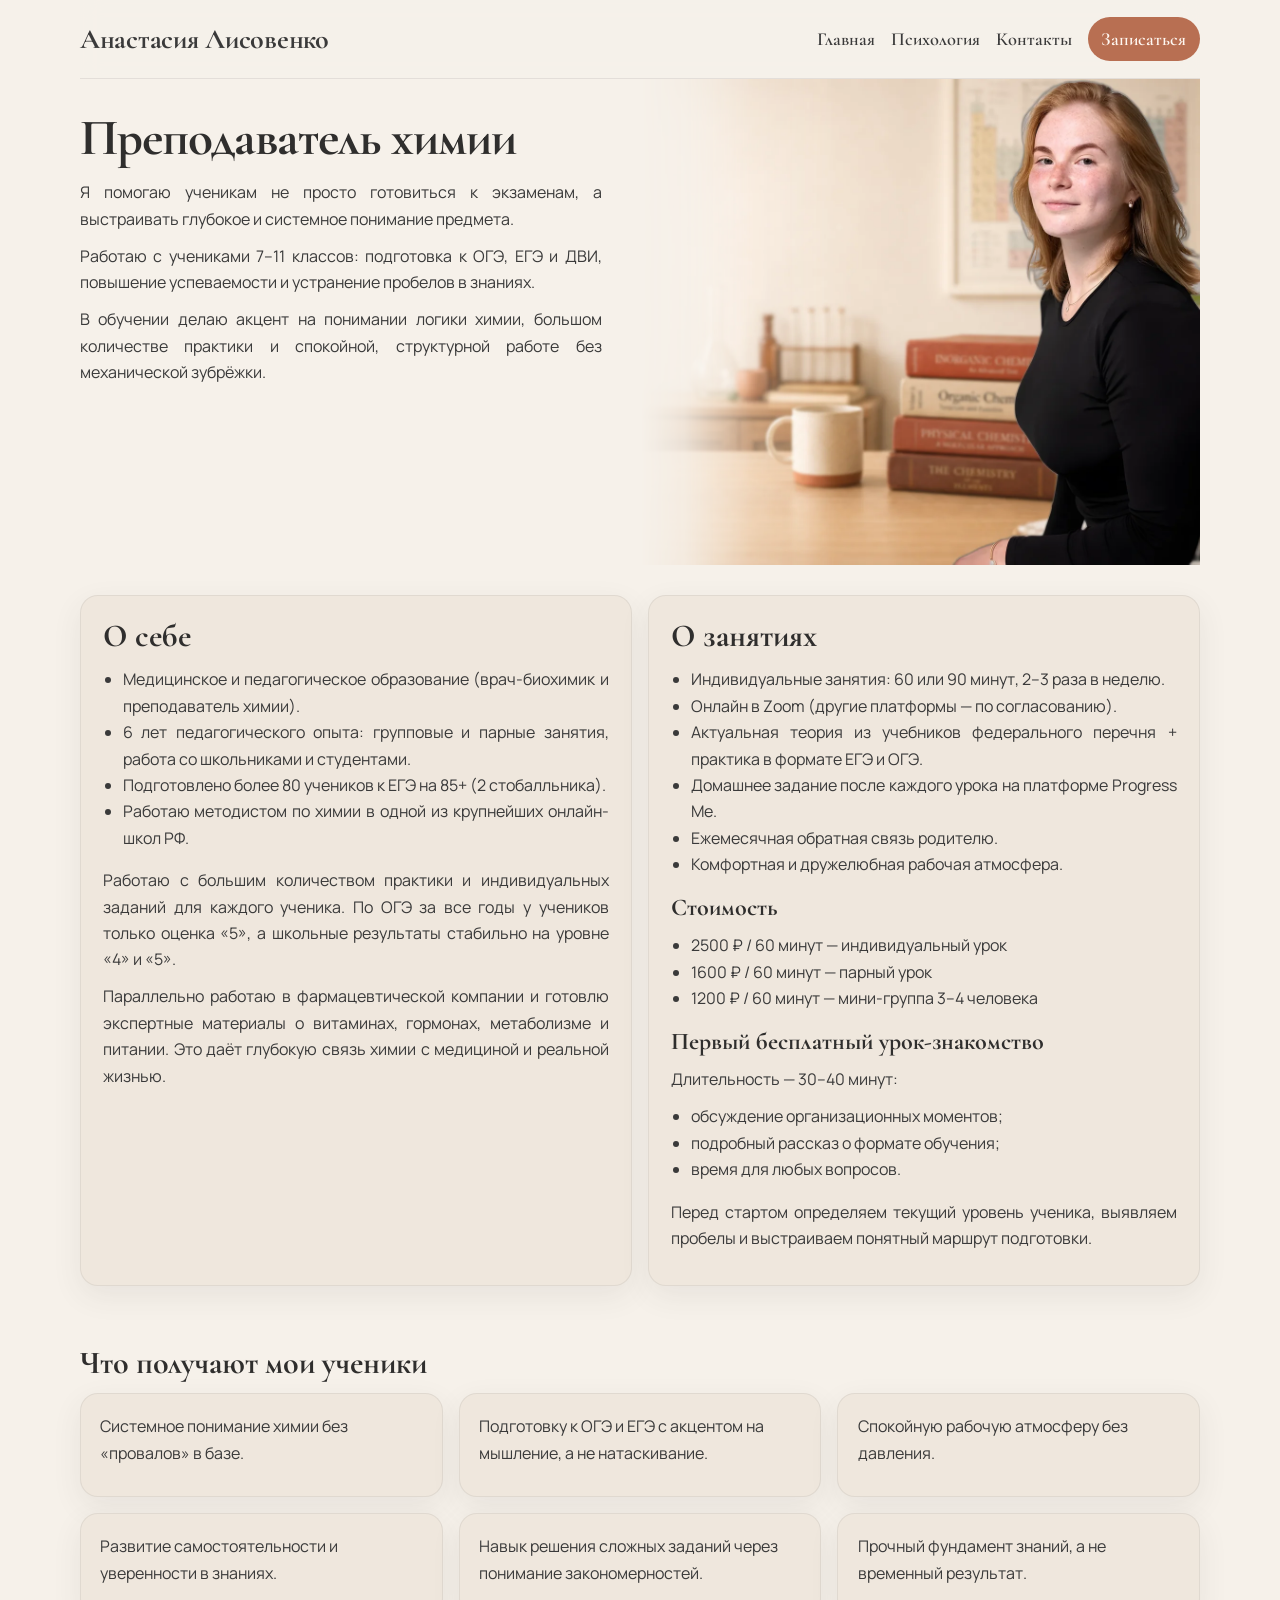
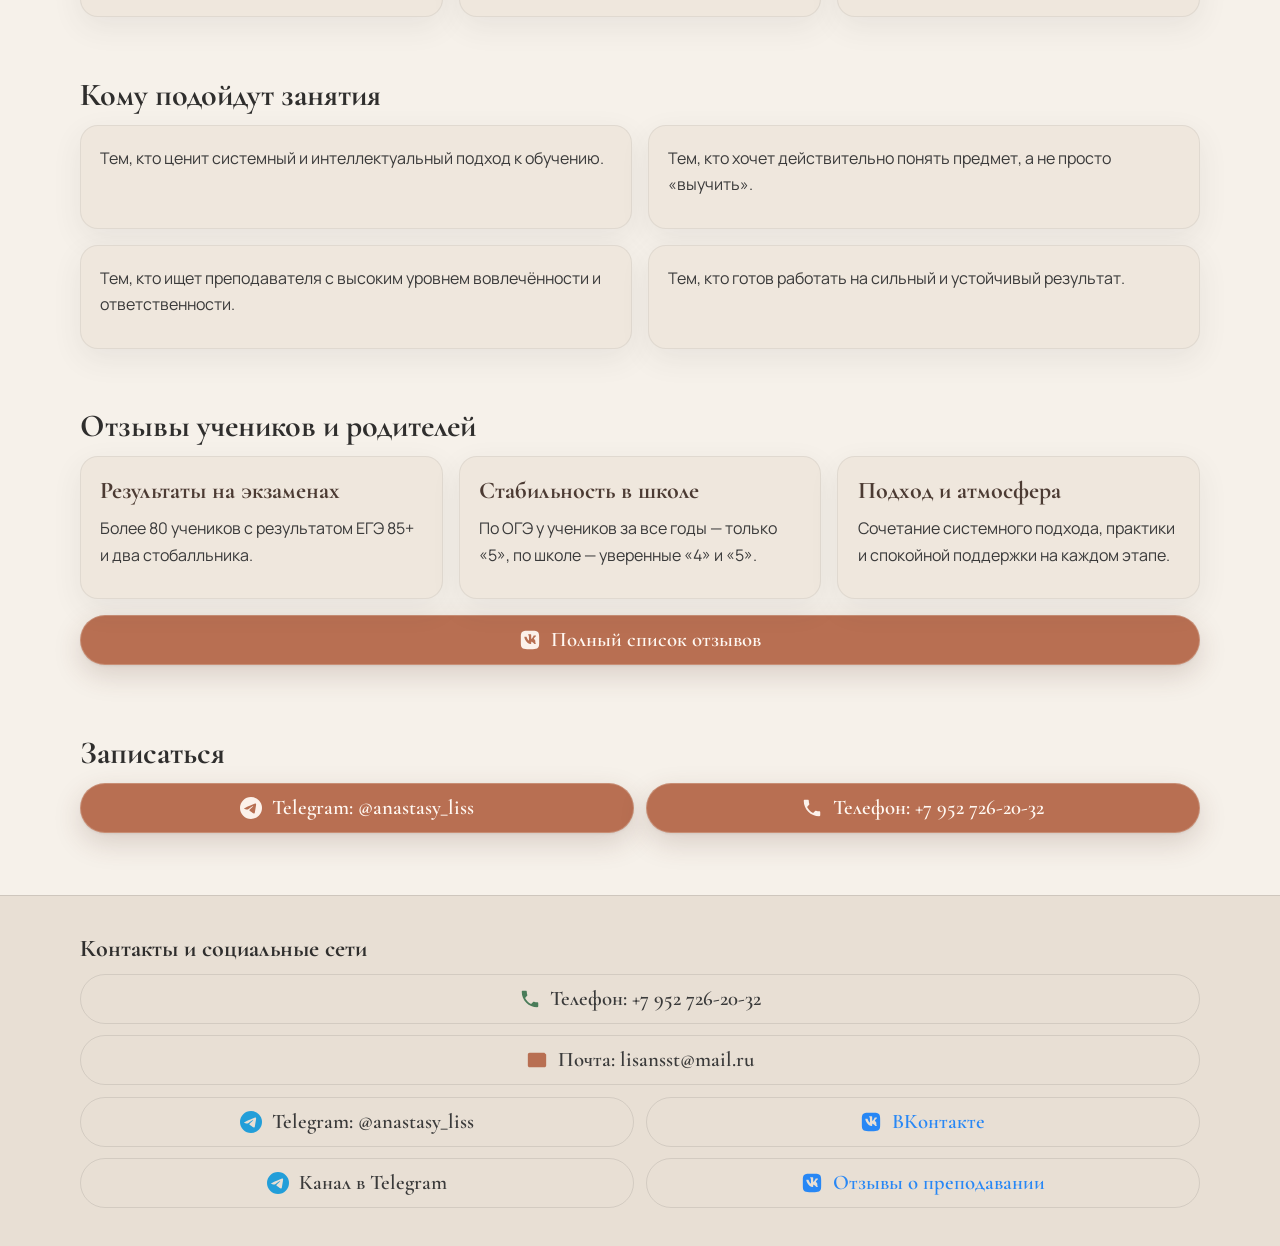
==== commit edfd9f2f: "Fix white text on terracotta signup buttons and normalize footer bg Co-authored-by: Cursor <cursorag" ====
--- a/chemistry.html
+++ b/chemistry.html
@@ -6,7 +6,7 @@
   <meta name="viewport" content="width=device-width, initial-scale=1.0, viewport-fit=cover" />
   <title>Преподавание химии | Анастасия Лисовенко</title>
   <meta name="description" content="Индивидуальная подготовка к ОГЭ, ЕГЭ и ДВИ по химии для учеников 7–11 классов. Системное понимание предмета, устранение пробелов, уверенность на экзамене." />
-  <meta name="color-scheme" content="light" />
+  <meta name="color-scheme" content="only light" />
   <meta name="theme-color" content="#F6F1EA" />
   <link rel="icon" type="image/x-icon" href="./favicon.ico" />
   <link rel="icon" type="image/png" sizes="512x512" href="./img/icon.png" />
@@ -27,7 +27,40 @@
   <meta name="twitter:image" content="https://lisovenko.netlify.app/img/preview/chemistry.jpg" />
   <link rel="preload" as="font" type="font/woff2" href="./fonts/cormorant-garamond-cyrillic.woff2" crossorigin />
   <link rel="preload" as="font" type="font/woff2" href="./fonts/manrope-cyrillic.woff2" crossorigin />
-  <link rel="stylesheet" href="./styles.css" />
+  <link rel="stylesheet" href="./styles.css?v=2" />
+  <style>
+    @media (prefers-color-scheme: dark) {
+      html,body,main,#main-content,#contacts,#signup,.container,.section,.section--narrow,
+      .cards-grid,.cards-grid--three,.cards-grid--two,.cards-grid--states,.cards-grid--requests,.cards-grid--directions,
+      .process-slider-block,.process-slider-shell,.process-slider,.signup-actions,
+      .footer-contact-actions,.footer-social,.main-hero-band,.chem-hero-band,.psy-hero-band,
+      .main-hero-band>.container,.chem-hero-band>.container,.psy-hero-band>.container,
+      .main-hero,.chem-hero,.psy-hero,.section-note,.footer-inner
+        { background-color:#f6f1ea !important; color:#3a3a3a !important; }
+      .site-header { background:rgba(246,241,234,0.9) !important; border-bottom-color:rgba(58,58,58,0.1) !important; }
+      .brand,.header-nav a:not(.header-cta) { color:#3a3a3a !important; }
+      .header-nav .header-cta { background:#b86f52 !important; color:#fff8f2 !important; }
+      .nav-toggle { color:#3a3a3a !important; background:none !important; }
+      .nav-toggle-bar { background-color:#3a3a3a !important; }
+      .header-nav.is-open { background:rgba(246,241,234,0.98) !important; }
+      h1,h2,h3,h4,h5,h6 { color:#2f2e2d !important; }
+      p,li,span,label { color:#3a3a3a !important; }
+      .muted,.section-note { color:#6e6a66 !important; }
+      .card,.card--full,.request-block,.process-slide { background:#efe7dd !important; color:#3a3a3a !important; border-color:rgba(58,58,58,0.08) !important; }
+      .process-slider-nav { background:rgba(255,255,255,0.92) !important; color:#3a3a3a !important; }
+      .signup-action-btn { background:#b86f52 !important; color:#fff8f2 !important; }
+      .signup-action-btn span { color:#fff8f2 !important; }
+      .signup-action-icon { color:rgba(255,248,242,0.95) !important; }
+      .button-accent { background:#b86f52 !important; color:#fff8f2 !important; }
+      .button-accent span { color:#fff8f2 !important; }
+      .site-footer { background:#e8dfd4 !important; border-top-color:rgba(58,58,58,0.15) !important; }
+      .footer-social-btn { background:transparent !important; color:#3a3a3a !important; border-color:rgba(58,58,58,0.18) !important; }
+      .footer-social-btn--tel .footer-social-icon { color:#4a7c59 !important; }
+      .footer-social-btn--mail .footer-social-icon { color:#b86f52 !important; }
+      .footer-social-btn--tg .footer-social-icon { color:#229ed9 !important; }
+      .skip-link { background:#f6f1ea !important; color:#3a3a3a !important; }
+    }
+  </style>
 </head>
 
 <body>
--- a/styles.css
+++ b/styles.css
@@ -93,7 +93,7 @@
 }
 
 :root {
-  color-scheme: light;
+  color-scheme: only light;
   --bg-main: #f6f1ea;
   --bg-card: #efe7dd;
   --text-main: #3a3a3a;
@@ -863,7 +863,7 @@
   padding: 0.62rem 1.2rem;
   border-radius: 999px;
   border: 1px solid rgba(58, 58, 58, 0.12);
-  background: rgba(255, 253, 250, 0.78);
+  background: transparent;
   color: var(--text-main);
   font-family: "Cormorant Garamond", Georgia, serif;
   font-weight: 600;
@@ -871,14 +871,10 @@
   line-height: 1.35;
   text-decoration: none;
   text-align: center;
-  box-shadow:
-    0 1px 2px rgba(58, 58, 58, 0.04),
-    0 10px 28px rgba(58, 58, 58, 0.08);
+  box-shadow: none;
   transition:
     transform 0.18s ease,
-    box-shadow 0.18s ease,
-    border-color 0.18s ease,
-    background 0.18s ease;
+    border-color 0.18s ease;
 }
 
 .footer-social-btn span {
@@ -887,10 +883,7 @@
 
 .footer-social-btn:hover {
   transform: translateY(-2px);
-  border-color: rgba(58, 58, 58, 0.2);
-  box-shadow:
-    0 2px 4px rgba(58, 58, 58, 0.06),
-    0 14px 34px rgba(58, 58, 58, 0.12);
+  border-color: rgba(58, 58, 58, 0.25);
   text-decoration: none;
 }
 
@@ -953,6 +946,7 @@
 
 .signup-action-btn span {
   text-align: center;
+  color: #fff8f2;
 }
 
 .signup-action-btn:hover {
@@ -1220,3 +1214,119 @@
     transform: none;
   }
 }
+
+/* Полное зеркало светлой темы для браузеров с forced dark mode.
+   Сайт намеренно не поддерживает тёмную тему — цвета всегда светлые. */
+@media (prefers-color-scheme: dark) {
+  /* Переопределяем CSS-переменные — всё, что использует var(), получит светлые значения */
+  :root {
+    color-scheme: only light;
+    --bg-main: #f6f1ea;
+    --bg-card: #efe7dd;
+    --text-main: #3a3a3a;
+    --text-secondary: #6e6a66;
+    --accent-terracotta: #b86f52;
+    --shadow: 0 10px 30px rgba(58, 58, 58, 0.08);
+  }
+
+  /* Все контейнеры страницы */
+  html, body, main,
+  #main-content, #contacts, #signup,
+  .container, .section, .section--narrow,
+  .cards-grid, .cards-grid--three, .cards-grid--two,
+  .cards-grid--states, .cards-grid--requests, .cards-grid--directions,
+  .process-slider-block, .process-slider-shell, .process-slider,
+  .signup-actions, .footer-contact-actions, .footer-social,
+  .main-hero-band, .chem-hero-band, .psy-hero-band,
+  .main-hero-band > .container,
+  .chem-hero-band > .container,
+  .psy-hero-band > .container,
+  .main-hero, .chem-hero, .psy-hero,
+  .section-note, .footer-inner {
+    background-color: #f6f1ea !important;
+    color: #3a3a3a !important;
+  }
+
+  /* Шапка с blur-фоном */
+  .site-header {
+    background: rgba(246, 241, 234, 0.9) !important;
+    border-bottom-color: rgba(58, 58, 58, 0.1) !important;
+  }
+
+  /* Логотип и ссылки навигации */
+  .brand { color: #3a3a3a !important; }
+  .header-nav a:not(.header-cta) { color: #3a3a3a !important; }
+
+  /* Кнопка «Записаться» в шапке */
+  .header-nav .header-cta {
+    background: #b86f52 !important;
+    color: #fff8f2 !important;
+  }
+
+  /* Гамбургер */
+  .nav-toggle { color: #3a3a3a !important; background: none !important; }
+  .nav-toggle-bar { background-color: #3a3a3a !important; }
+  .header-nav.is-open {
+    background: rgba(246, 241, 234, 0.98) !important;
+    border-bottom-color: rgba(58, 58, 58, 0.12) !important;
+  }
+
+  /* Все заголовки */
+  h1, h2, h3, h4, h5, h6 { color: #2f2e2d !important; }
+
+  /* Весь текст */
+  p, li, span, label, td, th, blockquote { color: #3a3a3a !important; }
+  .muted, .section-note { color: #6e6a66 !important; }
+  .review-card h3 { color: #4c3b33 !important; }
+
+  /* Карточки */
+  .card, .card--full, .request-block, .process-slide {
+    background: #efe7dd !important;
+    border-color: rgba(58, 58, 58, 0.08) !important;
+    color: #3a3a3a !important;
+  }
+
+  /* Кнопки слайдера */
+  .process-slider-nav {
+    background: rgba(255, 255, 255, 0.92) !important;
+    border-color: rgba(58, 58, 58, 0.12) !important;
+    color: #3a3a3a !important;
+  }
+
+  /* Кнопки-таблетки (Telegram, Телефон, Полный список отзывов) */
+  .signup-action-btn {
+    background: #b86f52 !important;
+    color: #fff8f2 !important;
+    border-color: rgba(255, 248, 242, 0.22) !important;
+  }
+  .signup-action-btn span { color: #fff8f2 !important; }
+  .signup-action-icon { color: rgba(255, 248, 242, 0.95) !important; }
+
+  /* Кнопки направлений (Перейти) */
+  .button-accent { background: #b86f52 !important; color: #fff8f2 !important; }
+  .button-accent span { color: #fff8f2 !important; }
+
+  /* Футер */
+  .site-footer {
+    background: #e8dfd4 !important;
+    border-top-color: rgba(58, 58, 58, 0.15) !important;
+  }
+
+  /* Кнопки в футере */
+  .footer-social-btn {
+    background: transparent !important;
+    border-color: rgba(58, 58, 58, 0.18) !important;
+    color: #3a3a3a !important;
+  }
+  .footer-social-btn--tel .footer-social-icon { color: #4a7c59 !important; }
+  .footer-social-btn--mail .footer-social-icon { color: #b86f52 !important; }
+  .footer-social-btn--tg .footer-social-icon { color: #229ed9 !important; }
+
+  /* Аватар в hero (мобильный) */
+  .hero-avatar {
+    border-color: rgba(184, 111, 82, 0.3) !important;
+  }
+
+  /* Skip-link */
+  .skip-link { background: #f6f1ea !important; color: #3a3a3a !important; }
+}
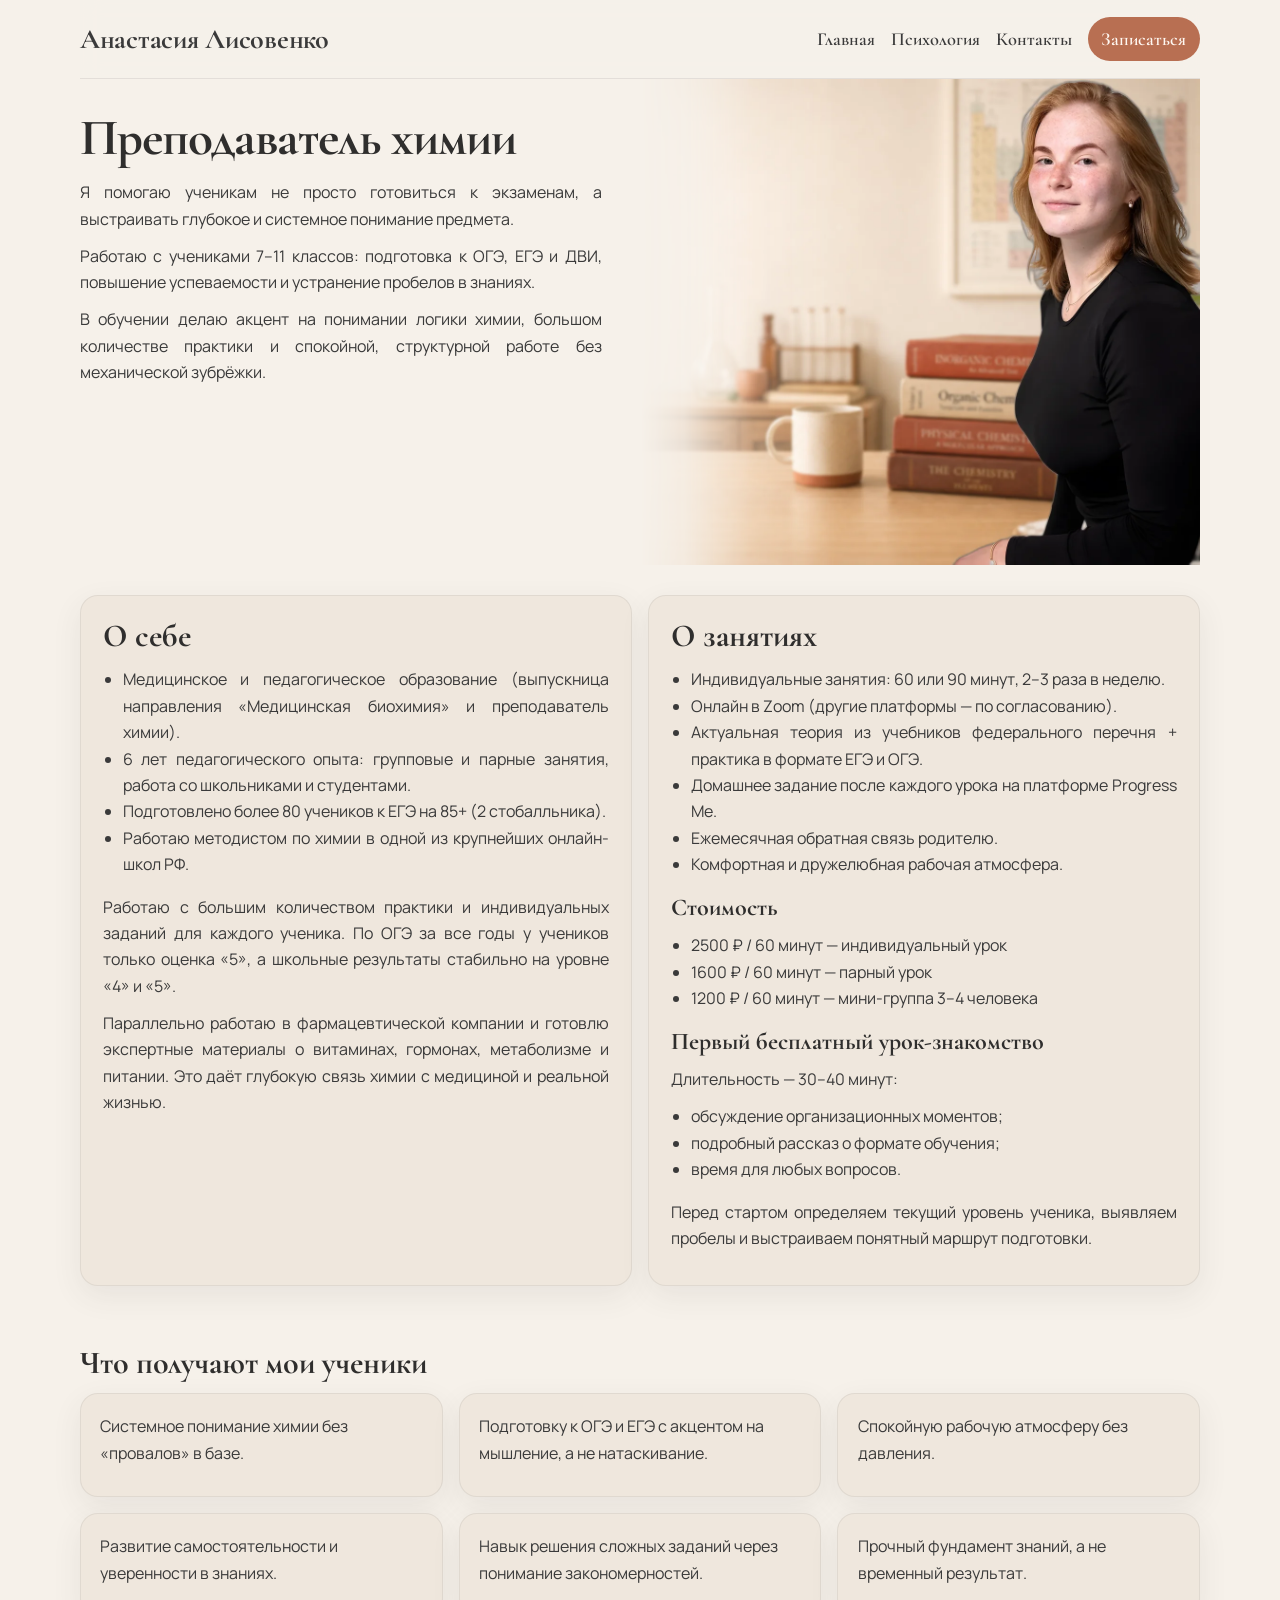
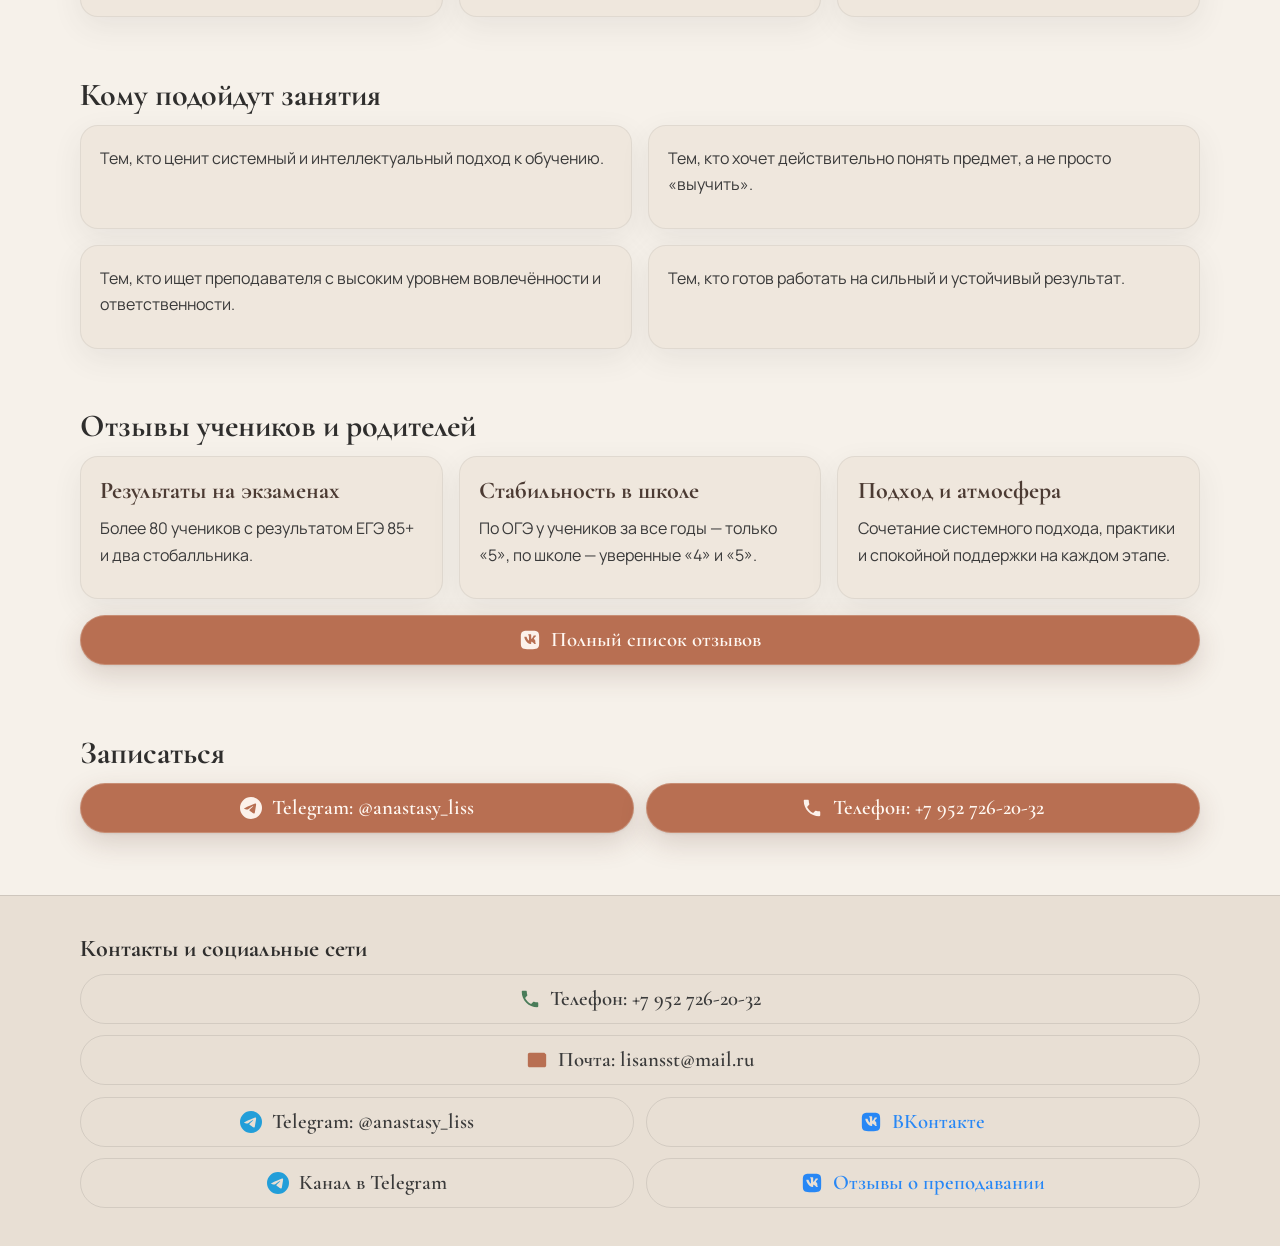
==== commit ad6a72d0: "Describe the medical degree as a Medical Biochemistry graduate. Co-authored-by: Cursor <cursoragent@" ====
--- a/chemistry.html
+++ b/chemistry.html
@@ -25,18 +25,26 @@
   <meta name="twitter:title" content="Преподавание химии | Анастасия Лисовенко" />
   <meta name="twitter:description" content="Подготовка к ОГЭ, ЕГЭ, ДВИ и системное изучение химии с индивидуальным подходом." />
   <meta name="twitter:image" content="https://lisovenko.netlify.app/img/preview/chemistry.jpg" />
+  <link rel="prefetch" href="./index.html" />
+  <link rel="prefetch" href="./psychology.html" />
+  <script type="speculationrules">
+  {"prerender":[{"source":"list","urls":["./index.html","./psychology.html"]}]}
+  </script>
   <link rel="preload" as="font" type="font/woff2" href="./fonts/cormorant-garamond-cyrillic.woff2" crossorigin />
   <link rel="preload" as="font" type="font/woff2" href="./fonts/manrope-cyrillic.woff2" crossorigin />
+  <link rel="preload" as="image" href="./img/final/final-chemistry1.webp" type="image/webp" media="(min-width: 769px)" />
   <link rel="stylesheet" href="./styles.css?v=2" />
   <style>
     @media (prefers-color-scheme: dark) {
       html,body,main,#main-content,#contacts,#signup,.container,.section,.section--narrow,
       .cards-grid,.cards-grid--three,.cards-grid--two,.cards-grid--states,.cards-grid--requests,.cards-grid--directions,
       .process-slider-block,.process-slider-shell,.process-slider,.signup-actions,
-      .footer-contact-actions,.footer-social,.main-hero-band,.chem-hero-band,.psy-hero-band,
+      .main-hero-band,.chem-hero-band,.psy-hero-band,
       .main-hero-band>.container,.chem-hero-band>.container,.psy-hero-band>.container,
-      .main-hero,.chem-hero,.psy-hero,.section-note,.footer-inner
+      .main-hero,.chem-hero,.psy-hero,.section-note
         { background-color:#f6f1ea !important; color:#3a3a3a !important; }
+      .footer-inner,.footer-contact-actions,.footer-social
+        { background-color:transparent !important; color:#3a3a3a !important; }
       .site-header { background:rgba(246,241,234,0.9) !important; border-bottom-color:rgba(58,58,58,0.1) !important; }
       .brand,.header-nav a:not(.header-cta) { color:#3a3a3a !important; }
       .header-nav .header-cta { background:#b86f52 !important; color:#fff8f2 !important; }
@@ -109,7 +117,7 @@
             <h2>О себе</h2>
             <ul>
               <li>
-                Медицинское и педагогическое образование (врач-биохимик и преподаватель
+                Медицинское и педагогическое образование (выпускница направления «Медицинская биохимия» и преподаватель
                 химии).
               </li>
               <li>
--- a/styles.css
+++ b/styles.css
@@ -1236,14 +1236,20 @@
   .cards-grid, .cards-grid--three, .cards-grid--two,
   .cards-grid--states, .cards-grid--requests, .cards-grid--directions,
   .process-slider-block, .process-slider-shell, .process-slider,
-  .signup-actions, .footer-contact-actions, .footer-social,
+  .signup-actions,
   .main-hero-band, .chem-hero-band, .psy-hero-band,
   .main-hero-band > .container,
   .chem-hero-band > .container,
   .psy-hero-band > .container,
   .main-hero, .chem-hero, .psy-hero,
-  .section-note, .footer-inner {
+  .section-note {
     background-color: #f6f1ea !important;
+    color: #3a3a3a !important;
+  }
+
+  /* Внутренние элементы футера — прозрачные, чтобы сливались с фоном футера #e8dfd4 */
+  .footer-inner, .footer-contact-actions, .footer-social {
+    background-color: transparent !important;
     color: #3a3a3a !important;
   }
 
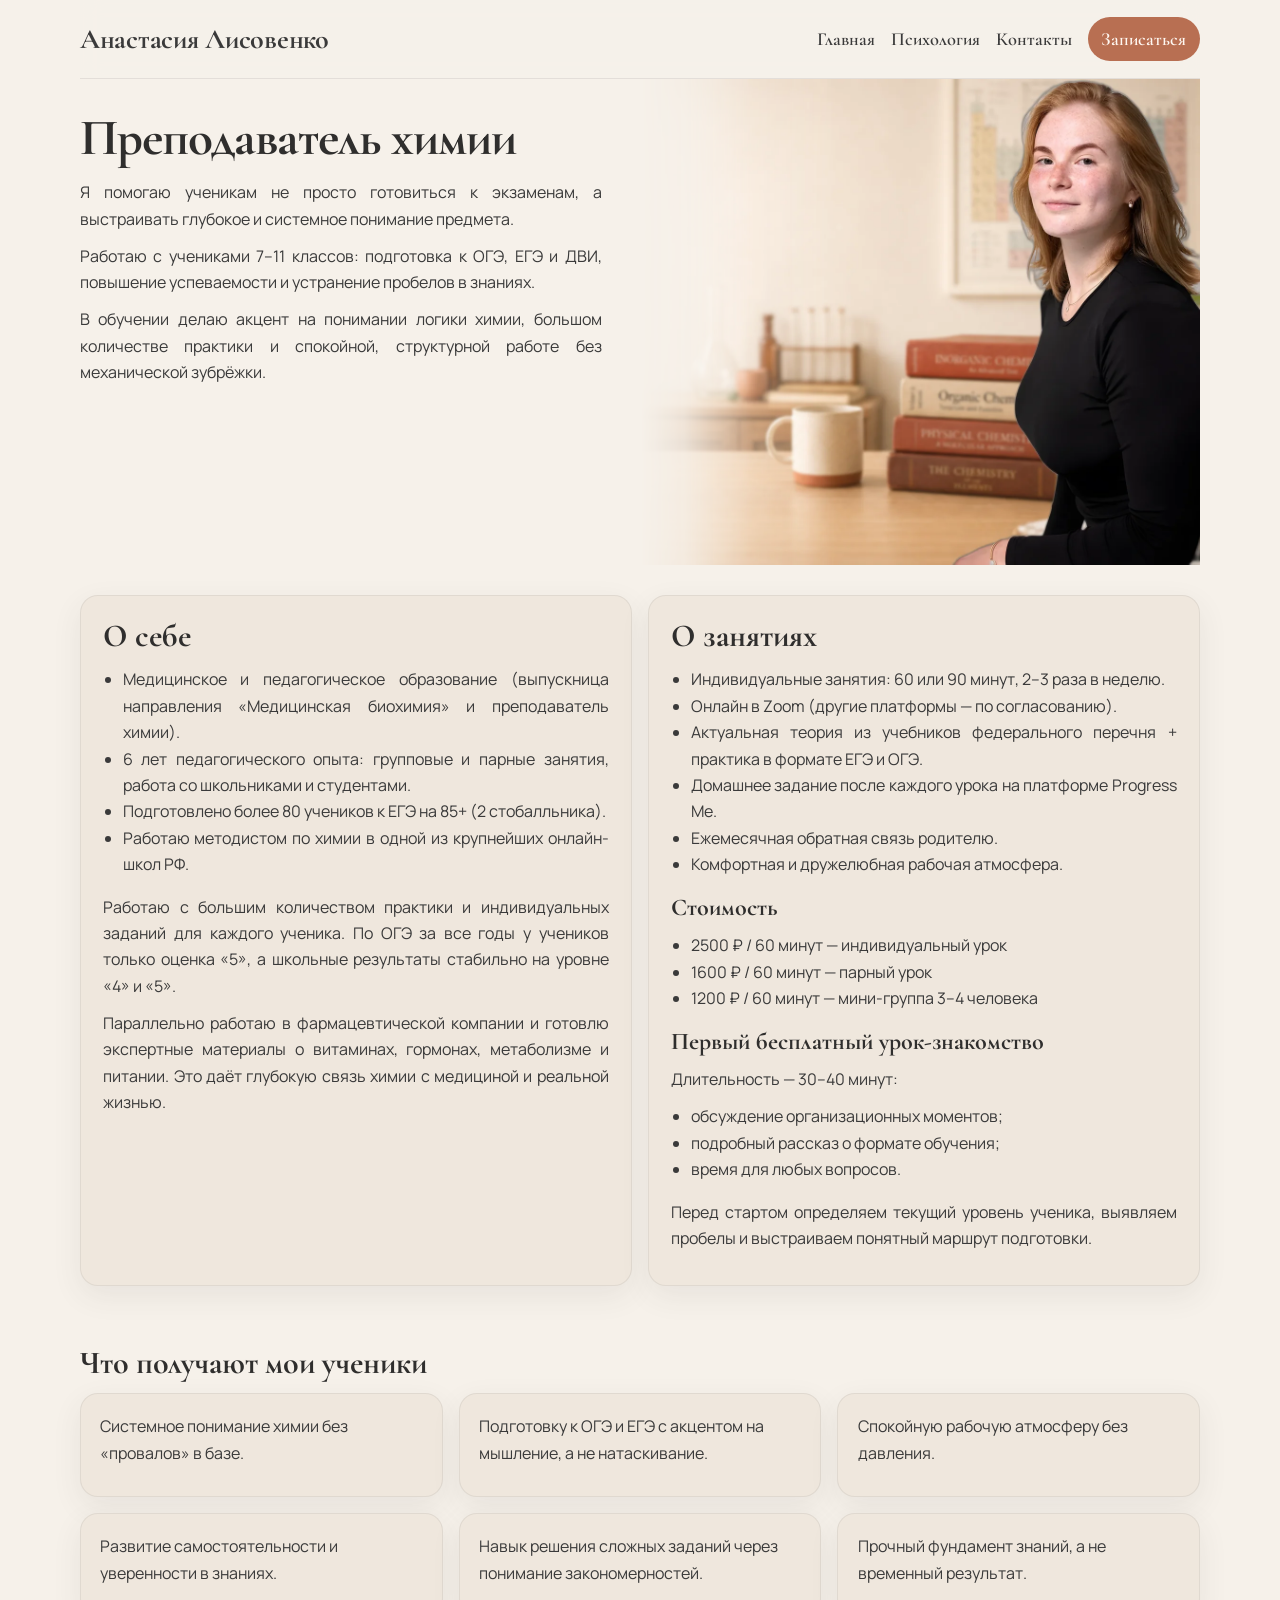
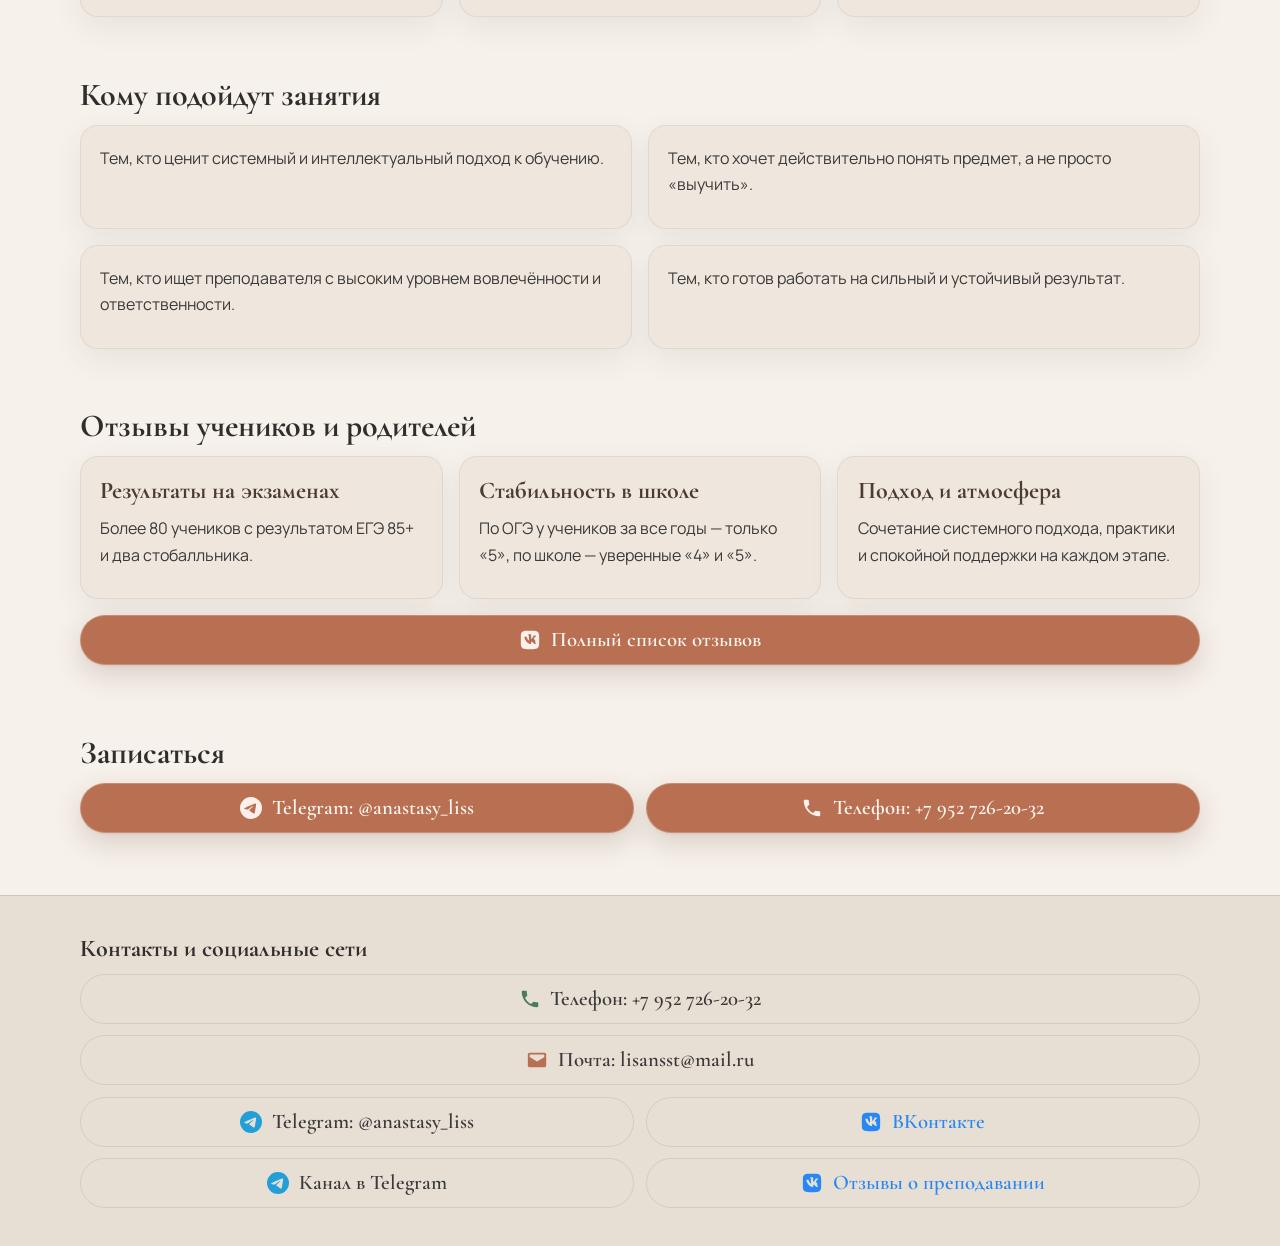
==== commit d2625082: "Fix the footer mail icon path so the envelope draws completely. Co-authored-by: Cursor <cursoragent@" ====
--- a/chemistry.html
+++ b/chemistry.html
@@ -294,7 +294,7 @@
             </a>
             <a class="footer-social-btn footer-social-btn--mail" href="mailto:lisansst@mail.ru">
               <svg class="footer-social-icon" width="22" height="22" viewBox="0 0 24 24" aria-hidden="true">
-                <path fill="currentColor" d="M20 4H4c-1.1 0-1.99.9-1.99 2L2 18c0 1.1.9 2 2 2h16c1.1 0 2-.9 2-2V6c0-1.1-.9-2-2zm-.2 4.99L12 13.5 4.47 8.99A.998.998 0 014 8V7c0-.55.45-1 1-1h14c.55 0 1 .45 1 1v1c0 .26-.11.51-.29.69z" />
+                <path fill="currentColor" d="M20 4H4c-1.1 0-1.99.9-1.99 2L2 18c0 1.1.9 2 2 2h16c1.1 0 2-.9 2-2V6c0-1.1-.9-2-2-2zm-.2 4.99L12 13.5 4.47 8.99A.998.998 0 014 8V7c0-.55.45-1 1-1h14c.55 0 1 .45 1 1v1c0 .26-.11.51-.29.69z" />
               </svg>
               <span>Почта: lisansst@mail.ru</span>
             </a>
